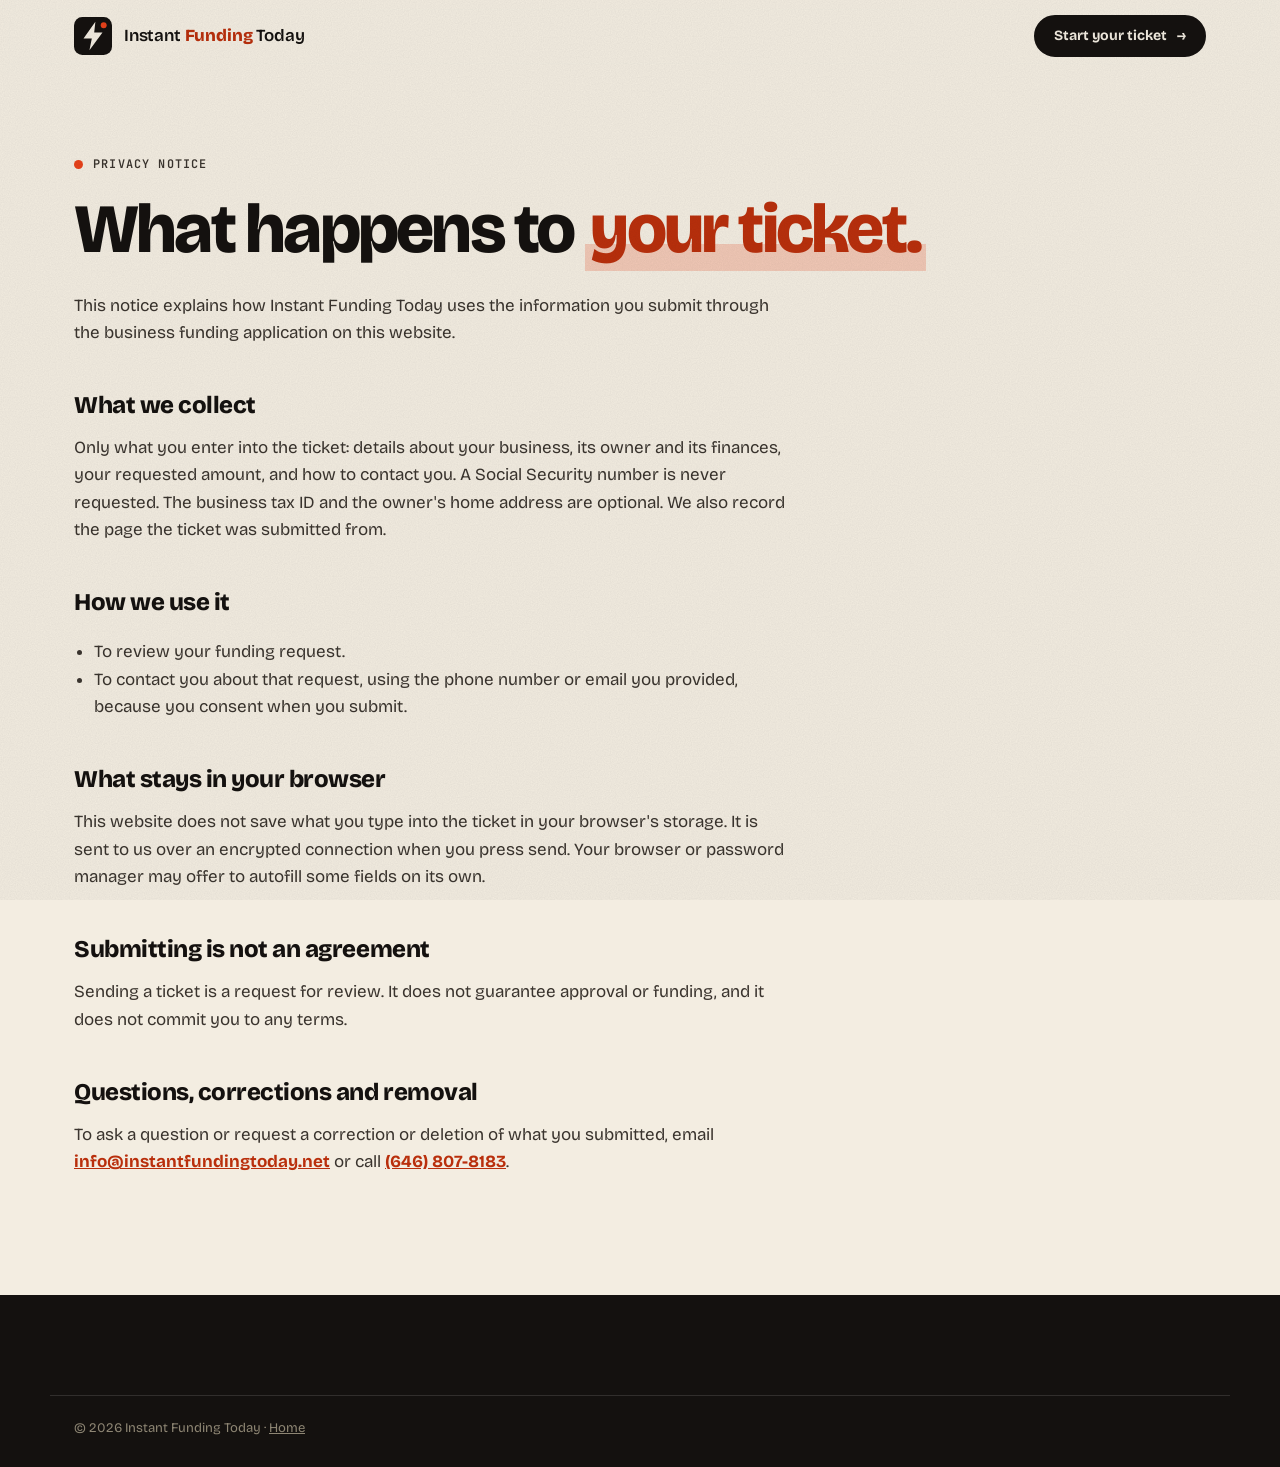
==== privacy/index.html @ 68e2f441 "Instant Funding Today v2: paper-and-ink redesign with a ticket-style application. Co-Authored-By: Cl" ====
<!doctype html>
<html lang="en">
<head>
<meta charset="utf-8">
<meta name="viewport" content="width=device-width, initial-scale=1">
<title>Privacy notice — Instant Funding Today</title>
<meta name="description" content="How Instant Funding Today uses the information you submit with a business funding request.">
<link rel="canonical" href="https://instantfundingtoday.net/privacy/">
<link rel="icon" href="/assets/favicon.svg" type="image/svg+xml">
<link rel="preconnect" href="https://fonts.googleapis.com">
<link rel="preconnect" href="https://fonts.gstatic.com" crossorigin>
<link rel="stylesheet" href="https://fonts.googleapis.com/css2?family=Bricolage+Grotesque:opsz,wght@12..96,400;12..96,600;12..96,800&family=JetBrains+Mono:wght@400;600&display=swap">
<script src="/assets/boot.js"></script>
<link rel="stylesheet" href="/assets/style.css">
</head>
<body>
<header class="top"><div class="wrap top-in">
  <a class="brand" href="/"><svg class="brand-mark" viewBox="0 0 64 64" aria-hidden="true"><rect width="64" height="64" rx="14" fill="currentColor"/><path d="M36 8 16 36h14l-4 20 22-30H34z" fill="var(--paper)"/><circle cx="50" cy="14" r="5" fill="var(--flare)"/></svg><span class="brand-word">Instant <b>Funding</b> Today</span></a>
  <nav class="top-nav"><a class="btn btn-ink btn-sm" href="/#apply">Start your ticket <span aria-hidden="true">→</span></a></nav>
</div></header>
<main class="doc"><div class="wrap">
  <p class="kicker"><span class="kicker-dot" aria-hidden="true"></span>Privacy notice</p>
  <h1 class="h2">What happens to <em>your ticket.</em></h1>
  <div class="prose">
    <p>This notice explains how Instant Funding Today uses the information you submit through the business funding application on this website.</p>
    <h2>What we collect</h2>
    <p>Only what you enter into the ticket: details about your business, its owner and its finances, your requested amount, and how to contact you. A Social Security number is never requested. The business tax ID and the owner's home address are optional. We also record the page the ticket was submitted from.</p>
    <h2>How we use it</h2>
    <ul>
      <li>To review your funding request.</li>
      <li>To contact you about that request, using the phone number or email you provided, because you consent when you submit.</li>
    </ul>
    <h2>What stays in your browser</h2>
    <p>This website does not save what you type into the ticket in your browser's storage. It is sent to us over an encrypted connection when you press send. Your browser or password manager may offer to autofill some fields on its own.</p>
    <h2>Submitting is not an agreement</h2>
    <p>Sending a ticket is a request for review. It does not guarantee approval or funding, and it does not commit you to any terms.</p>
    <h2>Questions, corrections and removal</h2>
    <p>To ask a question or request a correction or deletion of what you submitted, email <a href="mailto:info@instantfundingtoday.net">info@instantfundingtoday.net</a> or call <a href="tel:+16468078183">(646) 807-8183</a>.</p>
  </div>
</div></main>
<footer class="foot"><div class="wrap foot-bar"><span>© <span data-year>2026</span> Instant Funding Today</span> · <a href="/">Home</a></div></footer>
</body>
</html>
---- assets/style.css ----
/* Instant Funding Today — paper, ink and one loud orange. */
:root {
  --paper: #F3EDE1;
  --paper-2: #EAE2D2;
  --card: #FBF8F1;
  --ink: #14110F;
  --ink-2: #3A342E;
  --mute: #6B6258;
  --line: #D8CFBD;
  --flare: #E8421A;
  --flare-ink: #B92F0C;
  --pine: #0F3D2E;
  --pine-2: #174D3B;
  --ok: #1F7A4C;
  --bad: #B3261E;
  --sans: "Bricolage Grotesque", ui-sans-serif, system-ui, -apple-system, "Segoe UI", sans-serif;
  --mono: "JetBrains Mono", ui-monospace, "SF Mono", Menlo, monospace;
  --ease: cubic-bezier(.2,.7,.2,1);
  --wrap: 1180px;
  --r: 18px;
}
*, *::before, *::after { box-sizing: border-box; }
html { scroll-behavior: smooth; scroll-padding-top: 84px; -webkit-text-size-adjust: 100%; }
body { margin: 0; background: var(--paper); color: var(--ink); font-family: var(--sans); font-size: 17px; line-height: 1.6; -webkit-font-smoothing: antialiased; overflow-x: hidden; }
body::before { content: ""; position: fixed; inset: 0; z-index: 90; pointer-events: none; opacity: .07; mix-blend-mode: multiply; background-image: url("data:image/svg+xml,%3Csvg xmlns='http://www.w3.org/2000/svg' width='180' height='180'%3E%3Cfilter id='n'%3E%3CfeTurbulence type='fractalNoise' baseFrequency='.85' numOctaves='2' stitchTiles='stitch'/%3E%3CfeColorMatrix values='0 0 0 0 0  0 0 0 0 0  0 0 0 0 0  0 0 0 .9 0'/%3E%3C/filter%3E%3Crect width='100%25' height='100%25' filter='url(%23n)'/%3E%3C/svg%3E"); }
img, svg { display: block; max-width: 100%; }
a { color: inherit; }
p { margin: 0 0 1em; }
button, input, select, textarea { font: inherit; color: inherit; }
:focus-visible { outline: 3px solid var(--flare); outline-offset: 3px; border-radius: 6px; }
::selection { background: var(--ink); color: var(--paper); }
.wrap { width: 100%; max-width: var(--wrap); margin: 0 auto; padding: 0 24px; }
.mono { font-family: var(--mono); font-size: .72rem; letter-spacing: .08em; text-transform: uppercase; }
.sr-only { position: absolute; width: 1px; height: 1px; overflow: hidden; clip: rect(0 0 0 0); white-space: nowrap; }
.skip { position: absolute; left: 12px; top: -60px; z-index: 200; background: var(--ink); color: var(--paper); padding: 10px 16px; border-radius: 10px; }
.skip:focus { top: 12px; }

/* ---------- buttons ---------- */
.btn { display: inline-flex; align-items: center; justify-content: center; gap: 10px; height: 52px; padding: 0 26px; border-radius: 999px; border: 2px solid var(--ink); font-weight: 700; font-size: .98rem; text-decoration: none; cursor: pointer; white-space: nowrap; transition: transform .25s var(--ease), background .2s, color .2s, box-shadow .25s var(--ease); }
.btn span[aria-hidden] { transition: transform .25s var(--ease); }
.btn:hover span[aria-hidden] { transform: translateX(4px); }
.btn-sm { height: 42px; padding: 0 18px; font-size: .88rem; }
.btn-lg { height: 60px; padding: 0 32px; font-size: 1.04rem; }
.btn-block { width: 100%; }
.btn-ink { background: var(--ink); color: var(--paper); }
.btn-ink:hover { background: var(--ink-2); transform: translateY(-2px); box-shadow: 0 10px 0 -4px rgba(20,17,15,.18); }
.btn-flare { background: var(--flare); border-color: var(--ink); color: #fff; box-shadow: 4px 4px 0 var(--ink); }
.btn-flare:hover { transform: translate(-2px,-2px); box-shadow: 6px 6px 0 var(--ink); }
.btn-flare:active { transform: translate(2px,2px); box-shadow: 1px 1px 0 var(--ink); }
.btn-line { background: transparent; color: var(--ink); }
.btn-line:hover { background: var(--ink); color: var(--paper); }
.btn[disabled] { opacity: .55; cursor: progress; }

/* ---------- header ---------- */
.top { position: sticky; top: 0; z-index: 50; background: rgba(243,237,225,.86); backdrop-filter: blur(14px); -webkit-backdrop-filter: blur(14px); border-bottom: 1px solid transparent; transition: border-color .25s; }
.top.is-stuck { border-bottom-color: var(--line); }
.top-in { display: flex; align-items: center; justify-content: space-between; gap: 20px; height: 72px; }
.brand { display: inline-flex; align-items: center; gap: 12px; text-decoration: none; }
.brand-mark { width: 38px; height: 38px; color: var(--ink); }
.brand-word { font-weight: 600; font-size: 1.06rem; letter-spacing: -.01em; }
.brand-word b { font-weight: 800; color: var(--flare-ink); }
.top-nav { display: flex; align-items: center; gap: 6px; }
.top-nav a:not(.btn) { padding: 8px 12px; font-size: .92rem; font-weight: 600; text-decoration: none; color: var(--ink-2); border-radius: 999px; transition: background .2s; }
.top-nav a:not(.btn):hover { background: var(--paper-2); }
.top-nav .btn { margin-left: 8px; }

/* ---------- hero ---------- */
.hero { position: relative; padding: clamp(40px, 6vw, 84px) 0 0; overflow: hidden; }
.hero::before { content: ""; position: absolute; right: -10%; top: -20%; width: 70vw; height: 70vw; max-width: 900px; max-height: 900px; border-radius: 50%; background: radial-gradient(closest-side, rgba(232,66,26,.16), transparent 70%); pointer-events: none; }
.hero-in { position: relative; display: grid; grid-template-columns: 1.05fr .95fr; gap: clamp(28px, 5vw, 72px); align-items: center; padding-bottom: clamp(56px, 7vw, 96px); }
.kicker { display: inline-flex; align-items: center; gap: 10px; margin: 0 0 22px; font-family: var(--mono); font-size: .74rem; font-weight: 600; letter-spacing: .1em; text-transform: uppercase; color: var(--ink-2); }
.kicker-dot { width: 9px; height: 9px; border-radius: 50%; background: var(--flare); box-shadow: 0 0 0 0 rgba(232,66,26,.5); animation: ping 2s ease-out infinite; }
.kicker-inv { color: #E9E2D2; }
@keyframes ping { to { box-shadow: 0 0 0 10px rgba(232,66,26,0); } }
.hero-h1 { margin: 0; font-weight: 800; font-size: clamp(3.4rem, 8.4vw, 7.6rem); line-height: .9; letter-spacing: -.045em; font-variation-settings: "opsz" 96; }
.hero-h1 .line { display: block; overflow: hidden; padding: .02em 0 .1em; margin-bottom: -.06em; }
.hero-h1 .line > span { display: inline-block; }
.line-flare { color: var(--flare); }
.hero-lede { max-width: 520px; margin: 28px 0 0; font-size: 1.2rem; color: var(--ink-2); }
.hero-cta { display: flex; flex-wrap: wrap; gap: 14px; margin-top: 30px; }
.hero-fine { margin: 20px 0 0; font-size: .86rem; color: var(--mute); }

/* ---------- ticket ---------- */
.ticket-stage { position: relative; perspective: 1200px; justify-self: center; width: 100%; max-width: 460px; }
.ticket { position: relative; background: var(--card); border: 2px solid var(--ink); border-radius: var(--r); box-shadow: 8px 10px 0 var(--ink); transform: rotate(-2deg) rotateX(var(--rx, 0deg)) rotateY(var(--ry, 0deg)); transition: transform .35s var(--ease); transform-style: preserve-3d; }
.ticket-head { display: flex; justify-content: space-between; padding: 14px 22px; border-bottom: 2px dashed var(--ink); background: var(--paper-2); border-radius: var(--r) var(--r) 0 0; }
.ticket-head b { color: var(--flare-ink); }
.ticket-body { padding: 22px 24px 26px; }
.ticket-label { display: block; margin: 0 0 8px; color: var(--mute); }
.ticket-amount { display: flex; align-items: baseline; gap: 4px; margin-bottom: 14px; padding-bottom: 8px; border-bottom: 3px solid var(--ink); }
.ticket-cur { font-weight: 800; font-size: 2.4rem; color: var(--flare); line-height: 1; }
.ticket-amount-input { width: 100%; min-width: 0; border: 0; background: transparent; padding: 0; font-weight: 800; font-size: clamp(2.8rem, 6vw, 4rem); line-height: 1; letter-spacing: -.04em; font-variant-numeric: tabular-nums; }
.ticket-amount-input:focus { outline: none; }
.ticket-amount:focus-within { border-bottom-color: var(--flare); }
.range { -webkit-appearance: none; appearance: none; width: 100%; height: 8px; margin: 6px 0 0; border-radius: 999px; background: linear-gradient(90deg, var(--flare) var(--fill, 10%), var(--line) var(--fill, 10%)); cursor: pointer; }
.range::-webkit-slider-thumb { -webkit-appearance: none; width: 28px; height: 28px; border-radius: 50%; background: var(--ink); border: 4px solid var(--paper); box-shadow: 0 0 0 2px var(--ink); transition: transform .2s var(--ease); }
.range::-moz-range-thumb { width: 22px; height: 22px; border-radius: 50%; background: var(--ink); border: 4px solid var(--paper); box-shadow: 0 0 0 2px var(--ink); }
.range:active::-webkit-slider-thumb { transform: scale(1.18); }
.range-scale { display: flex; justify-content: space-between; margin: 8px 0 22px; color: var(--mute); }
.chips { display: flex; flex-wrap: wrap; gap: 8px; margin-bottom: 22px; }
.chip { height: 38px; padding: 0 15px; border-radius: 999px; border: 2px solid var(--ink); background: transparent; font-weight: 600; font-size: .88rem; cursor: pointer; transition: background .15s, color .15s, transform .2s var(--ease); }
.chip:hover { transform: translateY(-2px); }
.chip[aria-pressed="true"] { background: var(--ink); color: var(--paper); }
.perf { position: relative; display: flex; justify-content: space-between; padding: 0 12px; margin: 0; height: 2px; }
.perf::before, .perf::after { content: ""; position: absolute; top: -13px; width: 24px; height: 24px; border-radius: 50%; background: var(--paper); border: 2px solid var(--ink); }
.perf::before { left: -14px; clip-path: inset(0 0 0 50%); }
.perf::after { right: -14px; clip-path: inset(0 50% 0 0); }
.perf i { width: 7px; height: 2px; background: var(--ink); opacity: .55; }
.ticket-stub { padding: 18px 24px 20px; }
.barcode { width: 100%; height: 44px; color: var(--ink); }
.ticket-stub-txt { display: block; margin-top: 8px; text-align: center; color: var(--ink-2); }
.stamp { position: absolute; right: -14px; top: 64px; padding: 8px 14px; border: 3px solid var(--flare); border-radius: 10px; color: var(--flare); font-family: var(--mono); font-weight: 600; font-size: .86rem; line-height: 1.15; letter-spacing: .14em; text-align: center; transform: rotate(14deg); background: rgba(251,248,241,.9); opacity: 0; animation: slam .6s var(--ease) 1.4s forwards; mix-blend-mode: multiply; }
@keyframes slam { 0% { opacity: 0; transform: rotate(14deg) scale(2.4); } 60% { opacity: 1; transform: rotate(14deg) scale(.94); } 100% { opacity: .92; transform: rotate(14deg) scale(1); } }
.ticket-shadow { position: absolute; left: 6%; right: 6%; bottom: -26px; height: 20px; background: radial-gradient(closest-side, rgba(20,17,15,.22), transparent); filter: blur(6px); }

/* ---------- ticker ---------- */
.ticker { overflow: hidden; background: var(--ink); color: var(--paper); border-block: 2px solid var(--ink); }
.ticker-track { display: flex; width: max-content; gap: 28px; padding: 16px 0; font-family: var(--mono); font-size: .9rem; font-weight: 600; letter-spacing: .12em; white-space: nowrap; animation: scroll 38s linear infinite; }
.ticker-track i { font-style: normal; color: var(--flare); }
@keyframes scroll { to { transform: translateX(-50%); } }

/* ---------- sections ---------- */
.section { padding: clamp(72px, 9vw, 128px) 0; }
.sec-head { max-width: 760px; margin-bottom: clamp(32px, 4vw, 56px); }
.h2 { margin: 0; font-weight: 800; font-size: clamp(2.4rem, 5.4vw, 4.4rem); line-height: .98; letter-spacing: -.04em; }
.h2 em { font-style: normal; color: var(--flare-ink); background: linear-gradient(transparent 68%, rgba(232,66,26,.22) 68%); padding: 0 .08em; }
.h2-inv { color: #F3EDE1; }
.h2-inv em { color: #FF8A66; background: none; }
.h3 { margin: 0 0 10px; font-weight: 800; font-size: 1.9rem; letter-spacing: -.03em; line-height: 1.05; }
.lede { max-width: 560px; margin: 20px 0 0; font-size: 1.12rem; color: var(--ink-2); }

.steps { list-style: none; margin: 0; padding: 0; display: grid; grid-template-columns: repeat(3, 1fr); gap: 20px; counter-reset: s; }
.step { position: relative; padding: 30px 28px 34px; background: var(--card); border: 2px solid var(--ink); border-radius: var(--r); box-shadow: 6px 6px 0 var(--ink); transition: transform .3s var(--ease), box-shadow .3s var(--ease); }
.step:nth-child(2) { transform: translateY(18px); }
.step:hover { transform: translate(-3px,-3px); box-shadow: 9px 9px 0 var(--ink); }
.step:nth-child(2):hover { transform: translate(-3px, 15px); }
.step-no { display: inline-grid; place-items: center; width: 52px; height: 52px; margin-bottom: 22px; border-radius: 50%; background: var(--flare); color: #fff; font-size: .95rem; font-weight: 600; border: 2px solid var(--ink); }
.step h3 { margin: 0 0 10px; font-size: 1.5rem; letter-spacing: -.03em; line-height: 1.1; }
.step p { margin: 0; color: var(--ink-2); font-size: 1rem; }

.band { background: var(--pine); color: #E9E2D2; position: relative; overflow: hidden; }
.band::before { content: ""; position: absolute; inset: 0; opacity: .5; background-image: radial-gradient(rgba(255,255,255,.06) 1.5px, transparent 1.6px); background-size: 22px 22px; pointer-events: none; }
.mca { position: relative; display: grid; grid-template-columns: 1.15fr .85fr; gap: clamp(32px, 6vw, 88px); align-items: center; }
.mca-p { max-width: 560px; margin: 22px 0 0; font-size: 1.12rem; color: #D6CFBE; }
.mca-note { max-width: 560px; margin: 28px 0 0; padding: 18px 20px; border-left: 4px solid var(--flare); background: rgba(255,255,255,.06); border-radius: 0 12px 12px 0; font-size: 1rem; color: #F3EDE1; }
.flow { margin: 0; padding: 28px; background: var(--paper); color: var(--ink); border: 2px solid var(--ink); border-radius: var(--r); box-shadow: 8px 8px 0 var(--flare); display: grid; gap: 8px; text-align: center; }
.flow-node { display: block; padding: 16px 18px; border: 2px solid var(--ink); border-radius: 12px; background: var(--card); font-weight: 700; }
.flow-node-hi { background: var(--ink); color: var(--paper); }
.flow-arrow { font-size: 1.6rem; line-height: 1; color: var(--flare); }
.flow figcaption { margin-top: 14px; color: var(--mute); text-transform: none; letter-spacing: .02em; font-size: .72rem; }

.prep { display: grid; grid-template-columns: .9fr 1.1fr; gap: clamp(28px, 5vw, 72px); align-items: start; }
.prep .sec-head { margin-bottom: 0; }
.checklist { list-style: none; margin: 0; padding: 0; display: grid; gap: 12px; }
.checklist label { display: flex; gap: 16px; align-items: flex-start; padding: 18px 20px; background: var(--card); border: 2px solid var(--ink); border-radius: 14px; cursor: pointer; transition: background .2s, transform .25s var(--ease); }
.checklist label:hover { transform: translateX(4px); }
.checklist input { position: absolute; opacity: 0; }
.checklist b { display: block; font-size: 1.06rem; }
.checklist em { display: block; font-style: normal; font-size: .92rem; color: var(--mute); }
.box { flex: none; display: grid; place-items: center; width: 28px; height: 28px; margin-top: 1px; border: 2px solid var(--ink); border-radius: 8px; background: var(--paper); transition: background .15s; }
.box::after { content: ""; width: 12px; height: 7px; margin-top: -3px; border-left: 3px solid #fff; border-bottom: 3px solid #fff; transform: rotate(-45deg) scale(0); transition: transform .2s var(--ease); }
input:checked + .box { background: var(--ok); border-color: var(--ink); }
input:checked + .box::after { transform: rotate(-45deg) scale(1); }
input:focus-visible + .box { outline: 3px solid var(--flare); outline-offset: 2px; }
.checklist input:checked ~ span b { text-decoration: line-through; text-decoration-color: var(--flare); text-decoration-thickness: 2px; }

/* ---------- apply ---------- */
.apply { background: var(--paper-2); border-block: 2px solid var(--ink); }
.apply-in { display: grid; grid-template-columns: 1fr 320px; gap: clamp(24px, 4vw, 56px); align-items: start; }
.apply-main { min-width: 0; }
.apply .sec-head { margin-bottom: 28px; }
.progress { display: grid; grid-template-columns: repeat(5, 1fr); gap: 6px; }
.p-seg { height: 8px; border-radius: 999px; background: var(--line); border: 1px solid rgba(20,17,15,.2); transition: background .35s var(--ease); }
.p-seg.is-on { background: var(--flare); }
.p-seg.is-done { background: var(--ink); }
.progress-label { margin: 10px 0 20px; color: var(--ink-2); }
.app-form { padding: clamp(22px, 3.4vw, 40px); background: var(--card); border: 2px solid var(--ink); border-radius: var(--r); box-shadow: 8px 8px 0 var(--ink); }
.part { border: 0; margin: 0; padding: 0; min-width: 0; }
.part[hidden] { display: none; }
.part.is-active { animation: partin .45s var(--ease); }
@keyframes partin { from { opacity: 0; transform: translateX(18px); } }
.part legend { margin: 0 0 22px; padding: 0; font-weight: 800; font-size: 1.9rem; letter-spacing: -.03em; line-height: 1; }
.grid { display: grid; grid-template-columns: 1fr 1fr; gap: 18px 20px; }
.f { min-width: 0; }
.f-full { grid-column: 1 / -1; }
.f-pair { display: grid; grid-template-columns: 1fr 1fr; gap: 14px; }
.f label, .f .label { display: block; margin-bottom: 7px; font-weight: 700; font-size: .92rem; }
.opt { margin-left: 6px; font-weight: 400; font-size: .78rem; color: var(--mute); }
.f input, .f select, .f textarea { width: 100%; padding: 14px 16px; border: 2px solid var(--ink); border-radius: 12px; background: #fff; font-size: 1rem; transition: box-shadow .2s, border-color .2s; }
.f textarea { resize: vertical; min-height: 56px; line-height: 1.5; }
.f input:focus, .f select:focus, .f textarea:focus { outline: none; border-color: var(--flare); box-shadow: 0 0 0 4px rgba(232,66,26,.18); }
.f input::placeholder, .f textarea::placeholder { color: #9D9488; }
.money { position: relative; }
.money > span { position: absolute; left: 16px; top: 50%; transform: translateY(-50%); font-weight: 800; color: var(--flare-ink); }
.money input { padding-left: 34px; font-variant-numeric: tabular-nums; }
.sel { position: relative; }
.sel::after { content: ""; position: absolute; right: 18px; top: 50%; width: 9px; height: 9px; border-right: 2px solid var(--ink); border-bottom: 2px solid var(--ink); transform: translateY(-70%) rotate(45deg); pointer-events: none; }
.sel select { appearance: none; -webkit-appearance: none; padding-right: 42px; cursor: pointer; }
.f.is-bad input, .f.is-bad select, .f.is-bad textarea { border-color: var(--bad); background: #FFF6F5; }
.err { min-height: 0; margin: 6px 0 0; font-size: .84rem; font-weight: 600; color: var(--bad); }
.err:empty { display: none; }
.hint { margin: 0; font-size: .88rem; color: var(--mute); }
.hint.lock { display: flex; gap: 10px; align-items: flex-start; padding: 14px 16px; border: 2px dashed var(--ink); border-radius: 12px; background: var(--paper); color: var(--ink-2); }
.lock svg { flex: none; width: 20px; height: 20px; margin-top: 2px; color: var(--ok); }
.hp { position: absolute; left: -9999px; width: 1px; height: 1px; opacity: 0; }
.recap { display: grid; gap: 0; margin: 0 0 24px; border: 2px solid var(--ink); border-radius: 14px; overflow: hidden; }
.recap > div { display: grid; grid-template-columns: 150px 1fr; gap: 12px; padding: 12px 16px; background: #fff; }
.recap > div + div { border-top: 2px dashed var(--line); }
.recap dt { font-family: var(--mono); font-size: .7rem; letter-spacing: .08em; text-transform: uppercase; color: var(--mute); padding-top: 3px; }
.recap dd { margin: 0; font-weight: 600; word-break: break-word; }
.check { display: flex; gap: 14px; align-items: flex-start; margin: 0 0 14px; font-size: .95rem; line-height: 1.5; cursor: pointer; }
.check input { position: absolute; opacity: 0; }
.form-msg { margin: 20px 0 0; padding: 14px 18px; border: 2px solid var(--bad); border-radius: 12px; background: #FFF1EF; color: #7A1A14; font-weight: 600; }
.form-nav { display: flex; flex-wrap: wrap; justify-content: space-between; gap: 12px; margin-top: 30px; }
.form-nav [hidden] { display: none; }
.form-nav .btn:last-child:not([hidden]) { margin-left: auto; }

.apply-side { position: sticky; top: 96px; display: grid; gap: 16px; }
.mini { background: var(--card); border: 2px solid var(--ink); border-radius: var(--r); box-shadow: 6px 6px 0 var(--ink); transform: rotate(1.2deg); }
.mini .ticket-head { border-radius: 16px 16px 0 0; }
.mini-list { margin: 0; padding: 14px 22px 6px; display: grid; gap: 12px; }
.mini-list dt { color: var(--mute); }
.mini-list dd { margin: 2px 0 0; font-weight: 700; font-size: 1.02rem; overflow-wrap: anywhere; }
.mini-list dd[data-mini="amount"] { font-size: 1.9rem; letter-spacing: -.04em; line-height: 1.1; }
.perf-sm { margin: 14px 0 0; }
.mini .barcode { height: 36px; padding: 14px 22px 16px; box-sizing: content-box; width: calc(100% - 44px); }
.side-note { margin: 0; font-size: .88rem; color: var(--ink-2); }
.done { padding: clamp(24px, 4vw, 48px); background: var(--card); border: 2px solid var(--ink); border-radius: var(--r); box-shadow: 8px 8px 0 var(--ink); text-align: center; }
.done:focus { outline: none; }
.done-ticket { position: relative; max-width: 360px; margin: 0 auto 26px; padding: 24px 20px; border: 2px dashed var(--ink); border-radius: 14px; background: var(--paper); }
.done-no { margin: 6px 0 0; font-size: 1.1rem; word-break: break-all; }
.done-no b { font-family: var(--mono); font-size: 1.4rem; }
.stamp-big { position: absolute; right: -16px; top: -18px; opacity: 1; animation: slam .7s var(--ease) .2s both; font-size: 1rem; }
.done-contact { font-size: .95rem; color: var(--ink-2); }
.done-contact a { font-weight: 700; }

/* ---------- faq ---------- */
.faq-wrap { display: grid; grid-template-columns: .8fr 1.2fr; gap: clamp(28px, 5vw, 72px); align-items: start; }
.faq-wrap .sec-head { margin-bottom: 0; position: sticky; top: 100px; }
.faq details { border-bottom: 2px solid var(--ink); }
.faq details:first-child { border-top: 2px solid var(--ink); }
.faq summary { display: flex; justify-content: space-between; align-items: center; gap: 20px; padding: 24px 0; font-weight: 700; font-size: 1.2rem; letter-spacing: -.01em; cursor: pointer; list-style: none; }
.faq summary::-webkit-details-marker { display: none; }
.faq summary:hover { color: var(--flare-ink); }
.pm { position: relative; flex: none; width: 34px; height: 34px; border: 2px solid var(--ink); border-radius: 50%; }
.pm::before, .pm::after { content: ""; position: absolute; left: 50%; top: 50%; width: 12px; height: 2px; background: var(--ink); transform: translate(-50%,-50%); transition: transform .3s var(--ease); }
.pm::after { transform: translate(-50%,-50%) rotate(90deg); }
details[open] .pm::after { transform: translate(-50%,-50%) rotate(0); }
details[open] .pm { background: var(--flare); border-color: var(--ink); }
.faq details p { margin: -4px 0 24px; max-width: 620px; color: var(--ink-2); }
.faq details p a, .prose a { color: var(--flare-ink); font-weight: 700; }

/* ---------- footer ---------- */
.foot { background: var(--ink); color: #CFC8B8; padding: 64px 0 28px; }
.foot-in { display: grid; grid-template-columns: 1.4fr 1fr; gap: 40px; }
.foot-brand { margin: 0 0 14px; font-size: 1.6rem; font-weight: 600; color: var(--paper); letter-spacing: -.02em; }
.foot-brand b { color: #FF8A66; font-weight: 800; }
.foot-fine { max-width: 560px; font-size: .86rem; line-height: 1.6; color: #A79F8E; }
.foot-links { display: grid; gap: 10px; align-content: start; justify-items: start; }
.foot-links a { text-decoration: none; font-weight: 600; color: var(--paper); }
.foot-links a:hover { color: #FF8A66; }
.foot-bar { margin-top: 36px; padding-top: 22px; border-top: 1px solid rgba(255,255,255,.12); font-size: .82rem; color: #8D8573; }

/* ---------- privacy page ---------- */
.doc { padding: clamp(40px, 6vw, 80px) 0 clamp(64px, 8vw, 110px); }
.doc .h2 { margin-bottom: 28px; }
.prose { max-width: 720px; }
.prose h2 { margin: 40px 0 10px; font-weight: 800; font-size: 1.5rem; letter-spacing: -.02em; }
.prose p, .prose li { color: var(--ink-2); }
.prose ul { padding-left: 1.2em; }

/* ---------- motion ---------- */
.js .hero-h1 .line > span { transform: translateY(112%); animation: rise 1s var(--ease) forwards; }
.js .hero-h1 .line:nth-child(1) > span { animation-delay: .05s; }
.js .hero-h1 .line:nth-child(2) > span { animation-delay: .17s; }
.js .hero-h1 .line:nth-child(3) > span { animation-delay: .29s; }
@keyframes rise { to { transform: none; } }
.js .hero .kicker, .js .hero-lede, .js .hero-cta, .js .hero-fine, .js .ticket-stage { opacity: 0; animation: fadeup .9s var(--ease) forwards; }
.js .hero .kicker { animation-delay: 0s; }
.js .hero-lede { animation-delay: .5s; }
.js .hero-cta { animation-delay: .62s; }
.js .hero-fine { animation-delay: .74s; }
.js .ticket-stage { animation: ticketin 1.1s var(--ease) .3s forwards; }
@keyframes fadeup { from { opacity: 0; transform: translateY(18px); } to { opacity: 1; transform: none; } }
@keyframes ticketin { from { opacity: 0; transform: translateY(40px) rotate(3deg); } to { opacity: 1; transform: none; } }
.js [data-reveal] { opacity: 0; translate: 0 22px; transition: opacity .7s var(--ease), translate .7s var(--ease); transition-delay: var(--d, 0s); }
.js [data-reveal].is-in { opacity: 1; translate: 0 0; }
.ticker:hover .ticker-track { animation-play-state: paused; }

/* ---------- responsive ---------- */
@media (max-width: 980px) {
  .hero-in { grid-template-columns: 1fr; }
  .ticket-stage { max-width: 440px; }
  .steps { grid-template-columns: 1fr; }
  .step:nth-child(2), .step:nth-child(2):hover { transform: none; }
  .mca, .prep, .faq-wrap { grid-template-columns: 1fr; }
  .faq-wrap .sec-head { position: static; }
  .apply-in { grid-template-columns: 1fr; }
  .apply-side { position: static; order: -1; }
  .mini { transform: none; }
  .foot-in { grid-template-columns: 1fr; }
  .top-nav a:not(.btn) { display: none; }
}
@media (max-width: 640px) {
  body { font-size: 16px; }
  .wrap { padding: 0 18px; }
  .grid { grid-template-columns: 1fr; }
  .f-pair { grid-template-columns: 1fr 1fr; }
  .recap > div { grid-template-columns: 1fr; gap: 2px; }
  .brand-word { font-size: .96rem; }
  .btn-lg { height: 56px; padding: 0 24px; }
  .hero-cta .btn { flex: 1 1 100%; }
  .stamp { right: -6px; }
  .form-nav .btn { flex: 1 1 100%; }
  .form-nav .btn:last-child:not([hidden]) { margin-left: 0; }
}
@media (prefers-reduced-motion: reduce) {
  html { scroll-behavior: auto; }
  *, *::before, *::after { animation: none !important; transition: none !important; }
  .js .hero-h1 .line > span, .js .hero .kicker, .js .hero-lede, .js .hero-cta, .js .hero-fine, .js .ticket-stage, .js [data-reveal] { opacity: 1; transform: none; translate: 0 0; }
  .stamp { opacity: .92; }
}
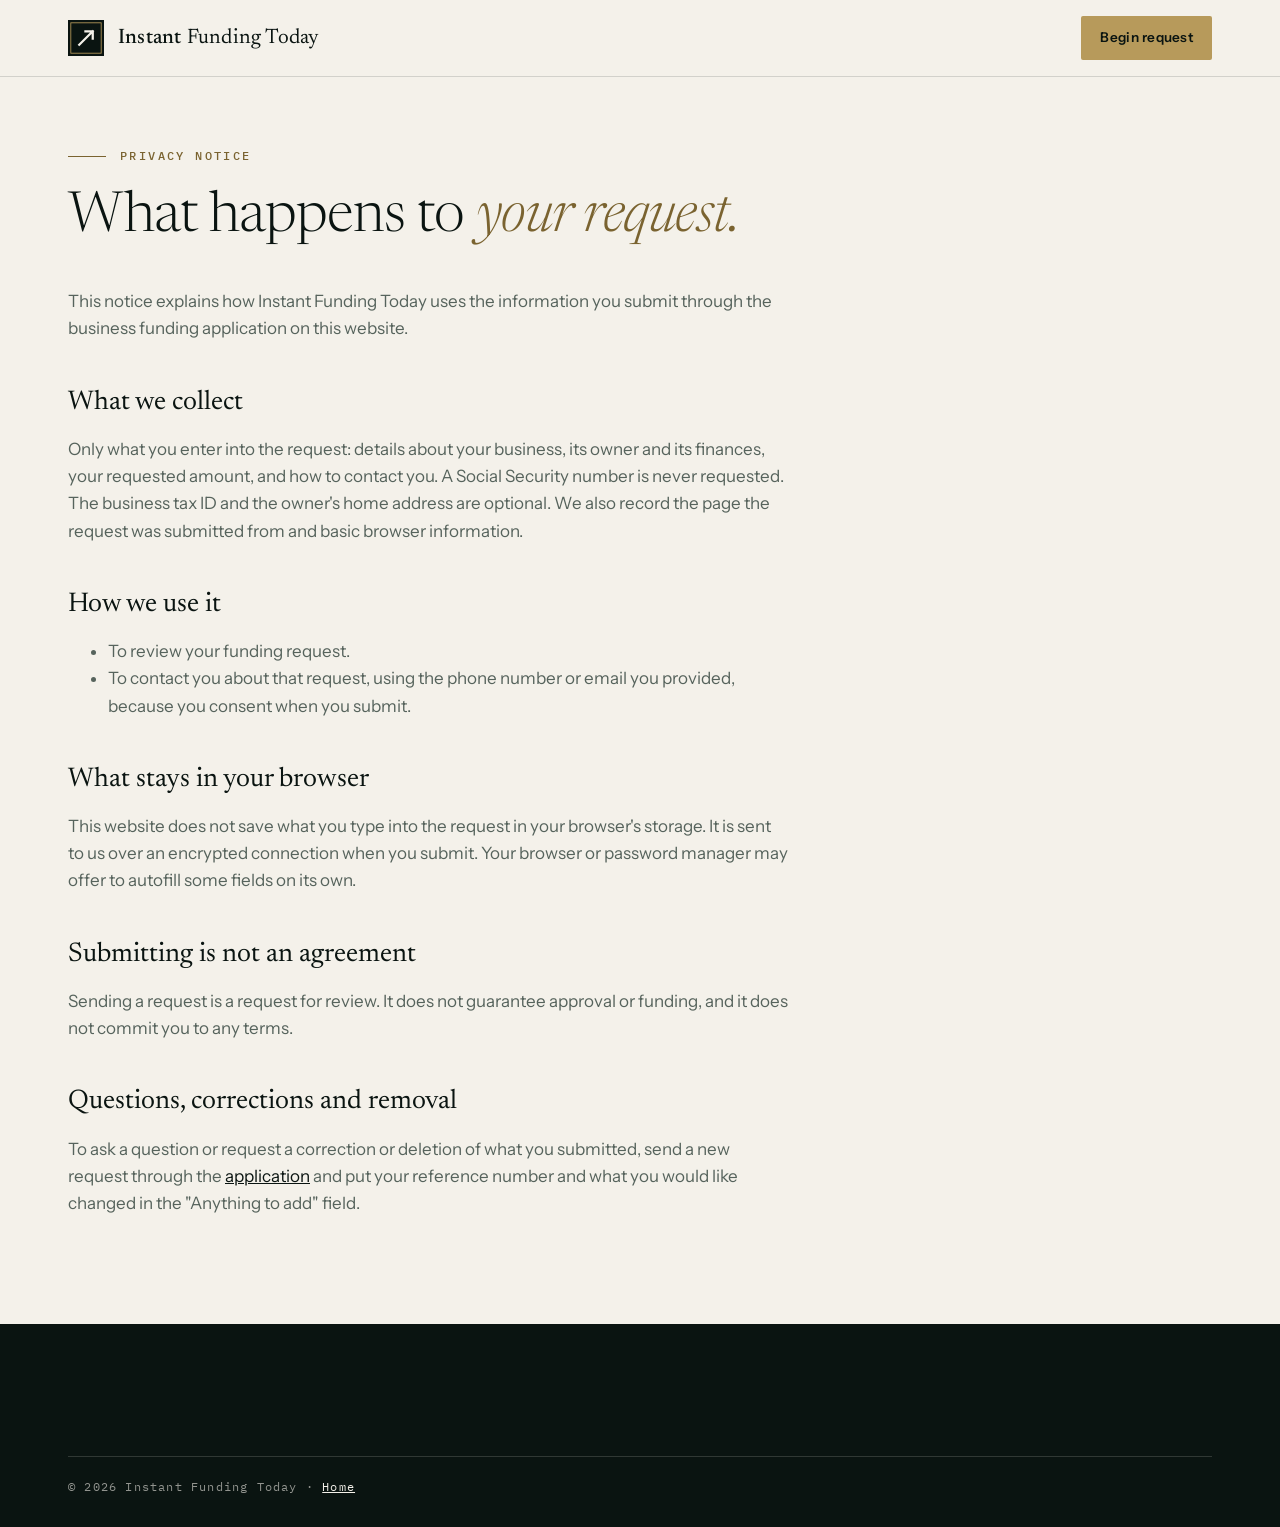
==== commit e5fc6b21: "Redesign: private-bank identity, engraved rosette, request flow; remove phone and email; add intake " ====
--- a/privacy/index.html
+++ b/privacy/index.html
@@ -6,38 +6,43 @@
 <title>Privacy notice — Instant Funding Today</title>
 <meta name="description" content="How Instant Funding Today uses the information you submit with a business funding request.">
 <link rel="canonical" href="https://instantfundingtoday.net/privacy/">
+<meta name="theme-color" content="#0A1411">
 <link rel="icon" href="/assets/favicon.svg" type="image/svg+xml">
 <link rel="preconnect" href="https://fonts.googleapis.com">
 <link rel="preconnect" href="https://fonts.gstatic.com" crossorigin>
-<link rel="stylesheet" href="https://fonts.googleapis.com/css2?family=Bricolage+Grotesque:opsz,wght@12..96,400;12..96,600;12..96,800&family=JetBrains+Mono:wght@400;600&display=swap">
+<link rel="stylesheet" href="https://fonts.googleapis.com/css2?family=Newsreader:ital,opsz,wght@0,6..72,300;0,6..72,400;0,6..72,500;1,6..72,300;1,6..72,400&family=Instrument+Sans:wght@400;500;600&family=IBM+Plex+Mono:wght@400;500&display=swap">
 <script src="/assets/boot.js"></script>
 <link rel="stylesheet" href="/assets/style.css">
 </head>
 <body>
-<header class="top"><div class="wrap top-in">
-  <a class="brand" href="/"><svg class="brand-mark" viewBox="0 0 64 64" aria-hidden="true"><rect width="64" height="64" rx="14" fill="currentColor"/><path d="M36 8 16 36h14l-4 20 22-30H34z" fill="var(--paper)"/><circle cx="50" cy="14" r="5" fill="var(--flare)"/></svg><span class="brand-word">Instant <b>Funding</b> Today</span></a>
-  <nav class="top-nav"><a class="btn btn-ink btn-sm" href="/#apply">Start your ticket <span aria-hidden="true">→</span></a></nav>
+<header class="top is-stuck"><div class="wrap top-in">
+  <a class="brand" href="/" aria-label="Instant Funding Today, home">
+    <svg class="brand-mark" viewBox="0 0 64 64" aria-hidden="true"><rect width="64" height="64" fill="currentColor"/><rect x="5" y="5" width="54" height="54" fill="none" stroke="var(--brass)" stroke-width="1.5"/><path d="M20 44 44 20M44 20H31M44 20v13" fill="none" stroke="var(--paper)" stroke-width="4" stroke-linecap="square"/></svg>
+    <span class="brand-word"><b>Instant</b> Funding Today</span>
+  </a>
+  <nav class="top-nav" aria-label="Primary"><a class="btn btn-brass btn-sm" href="/#apply">Begin request</a></nav>
 </div></header>
 <main class="doc"><div class="wrap">
-  <p class="kicker"><span class="kicker-dot" aria-hidden="true"></span>Privacy notice</p>
-  <h1 class="h2">What happens to <em>your ticket.</em></h1>
+  <p class="eyebrow"><span class="rule" aria-hidden="true"></span>Privacy notice</p>
+  <h1 class="h2">What happens to <em>your request.</em></h1>
   <div class="prose">
     <p>This notice explains how Instant Funding Today uses the information you submit through the business funding application on this website.</p>
     <h2>What we collect</h2>
-    <p>Only what you enter into the ticket: details about your business, its owner and its finances, your requested amount, and how to contact you. A Social Security number is never requested. The business tax ID and the owner's home address are optional. We also record the page the ticket was submitted from.</p>
+    <p>Only what you enter into the request: details about your business, its owner and its finances, your requested amount, and how to contact you. A Social Security number is never requested. The business tax ID and the owner's home address are optional. We also record the page the request was submitted from and basic browser information.</p>
     <h2>How we use it</h2>
     <ul>
       <li>To review your funding request.</li>
       <li>To contact you about that request, using the phone number or email you provided, because you consent when you submit.</li>
     </ul>
     <h2>What stays in your browser</h2>
-    <p>This website does not save what you type into the ticket in your browser's storage. It is sent to us over an encrypted connection when you press send. Your browser or password manager may offer to autofill some fields on its own.</p>
+    <p>This website does not save what you type into the request in your browser's storage. It is sent to us over an encrypted connection when you submit. Your browser or password manager may offer to autofill some fields on its own.</p>
     <h2>Submitting is not an agreement</h2>
-    <p>Sending a ticket is a request for review. It does not guarantee approval or funding, and it does not commit you to any terms.</p>
+    <p>Sending a request is a request for review. It does not guarantee approval or funding, and it does not commit you to any terms.</p>
     <h2>Questions, corrections and removal</h2>
-    <p>To ask a question or request a correction or deletion of what you submitted, email <a href="mailto:info@instantfundingtoday.net">info@instantfundingtoday.net</a> or call <a href="tel:+16468078183">(646) 807-8183</a>.</p>
+    <p>To ask a question or request a correction or deletion of what you submitted, send a new request through the <a href="/#apply">application</a> and put your reference number and what you would like changed in the "Anything to add" field.</p>
   </div>
 </div></main>
 <footer class="foot"><div class="wrap foot-bar"><span>© <span data-year>2026</span> Instant Funding Today</span> · <a href="/">Home</a></div></footer>
+<script src="/assets/app.js" defer></script>
 </body>
 </html>
--- a/assets/style.css
+++ b/assets/style.css
@@ -1,322 +1,322 @@
-/* Instant Funding Today — paper, ink and one loud orange. */
-:root {
-  --paper: #F3EDE1;
-  --paper-2: #EAE2D2;
-  --card: #FBF8F1;
-  --ink: #14110F;
-  --ink-2: #3A342E;
-  --mute: #6B6258;
-  --line: #D8CFBD;
-  --flare: #E8421A;
-  --flare-ink: #B92F0C;
-  --pine: #0F3D2E;
-  --pine-2: #174D3B;
-  --ok: #1F7A4C;
-  --bad: #B3261E;
-  --sans: "Bricolage Grotesque", ui-sans-serif, system-ui, -apple-system, "Segoe UI", sans-serif;
-  --mono: "JetBrains Mono", ui-monospace, "SF Mono", Menlo, monospace;
-  --ease: cubic-bezier(.2,.7,.2,1);
-  --wrap: 1180px;
-  --r: 18px;
+/* Instant Funding Today — private-bank identity. Ink green, ivory, brass hairlines. No inline styles anywhere (CSP). */
+:root{
+  --ink:#0A1411; --ink2:#0F1D18; --ink3:#173026;
+  --paper:#F4F1EA; --paper2:#ECE7DC; --white:#FFFEFB;
+  --text:#14201B; --muted:#56635C; --muted-inv:rgba(244,241,234,.58);
+  --brass:#B79A5B; --brass-l:#D9C48F; --brass-d:#7A6330;
+  --line:rgba(10,20,17,.14); --line-inv:rgba(244,241,234,.16);
+  --err:#A33A2A;
+  --serif:'Newsreader',Georgia,'Times New Roman',serif;
+  --sans:'Instrument Sans',system-ui,-apple-system,'Segoe UI',sans-serif;
+  --mono:'IBM Plex Mono',ui-monospace,Menlo,monospace;
+  --ease:cubic-bezier(.2,.7,.2,1);
 }
-*, *::before, *::after { box-sizing: border-box; }
-html { scroll-behavior: smooth; scroll-padding-top: 84px; -webkit-text-size-adjust: 100%; }
-body { margin: 0; background: var(--paper); color: var(--ink); font-family: var(--sans); font-size: 17px; line-height: 1.6; -webkit-font-smoothing: antialiased; overflow-x: hidden; }
-body::before { content: ""; position: fixed; inset: 0; z-index: 90; pointer-events: none; opacity: .07; mix-blend-mode: multiply; background-image: url("data:image/svg+xml,%3Csvg xmlns='http://www.w3.org/2000/svg' width='180' height='180'%3E%3Cfilter id='n'%3E%3CfeTurbulence type='fractalNoise' baseFrequency='.85' numOctaves='2' stitchTiles='stitch'/%3E%3CfeColorMatrix values='0 0 0 0 0  0 0 0 0 0  0 0 0 0 0  0 0 0 .9 0'/%3E%3C/filter%3E%3Crect width='100%25' height='100%25' filter='url(%23n)'/%3E%3C/svg%3E"); }
-img, svg { display: block; max-width: 100%; }
-a { color: inherit; }
-p { margin: 0 0 1em; }
-button, input, select, textarea { font: inherit; color: inherit; }
-:focus-visible { outline: 3px solid var(--flare); outline-offset: 3px; border-radius: 6px; }
-::selection { background: var(--ink); color: var(--paper); }
-.wrap { width: 100%; max-width: var(--wrap); margin: 0 auto; padding: 0 24px; }
-.mono { font-family: var(--mono); font-size: .72rem; letter-spacing: .08em; text-transform: uppercase; }
-.sr-only { position: absolute; width: 1px; height: 1px; overflow: hidden; clip: rect(0 0 0 0); white-space: nowrap; }
-.skip { position: absolute; left: 12px; top: -60px; z-index: 200; background: var(--ink); color: var(--paper); padding: 10px 16px; border-radius: 10px; }
-.skip:focus { top: 12px; }
+*,*::before,*::after{box-sizing:border-box}
+html{scroll-behavior:smooth;-webkit-text-size-adjust:100%}
+body{margin:0;background:var(--paper);color:var(--text);font:400 17px/1.6 var(--sans);-webkit-font-smoothing:antialiased;text-rendering:optimizeLegibility}
+img,svg{display:block;max-width:100%}
+a{color:inherit}
+button,input,select,textarea{font:inherit;color:inherit}
+[hidden]{display:none!important}
+.wrap{width:100%;max-width:1200px;margin:0 auto;padding:0 28px}
+.mono{font-family:var(--mono);font-size:12px;letter-spacing:.14em;text-transform:uppercase}
+.sr-only{position:absolute;width:1px;height:1px;overflow:hidden;clip:rect(0 0 0 0);white-space:nowrap}
+.skip{position:absolute;left:-9999px;top:8px;background:var(--brass);color:var(--ink);padding:10px 16px;z-index:100;font-weight:600}
+.skip:focus{left:8px}
+:focus-visible{outline:2px solid var(--brass);outline-offset:3px}
 
 /* ---------- buttons ---------- */
-.btn { display: inline-flex; align-items: center; justify-content: center; gap: 10px; height: 52px; padding: 0 26px; border-radius: 999px; border: 2px solid var(--ink); font-weight: 700; font-size: .98rem; text-decoration: none; cursor: pointer; white-space: nowrap; transition: transform .25s var(--ease), background .2s, color .2s, box-shadow .25s var(--ease); }
-.btn span[aria-hidden] { transition: transform .25s var(--ease); }
-.btn:hover span[aria-hidden] { transform: translateX(4px); }
-.btn-sm { height: 42px; padding: 0 18px; font-size: .88rem; }
-.btn-lg { height: 60px; padding: 0 32px; font-size: 1.04rem; }
-.btn-block { width: 100%; }
-.btn-ink { background: var(--ink); color: var(--paper); }
-.btn-ink:hover { background: var(--ink-2); transform: translateY(-2px); box-shadow: 0 10px 0 -4px rgba(20,17,15,.18); }
-.btn-flare { background: var(--flare); border-color: var(--ink); color: #fff; box-shadow: 4px 4px 0 var(--ink); }
-.btn-flare:hover { transform: translate(-2px,-2px); box-shadow: 6px 6px 0 var(--ink); }
-.btn-flare:active { transform: translate(2px,2px); box-shadow: 1px 1px 0 var(--ink); }
-.btn-line { background: transparent; color: var(--ink); }
-.btn-line:hover { background: var(--ink); color: var(--paper); }
-.btn[disabled] { opacity: .55; cursor: progress; }
+.btn{display:inline-flex;align-items:center;justify-content:center;gap:10px;padding:14px 24px;border:1px solid transparent;border-radius:2px;font-weight:600;font-size:14.5px;letter-spacing:.02em;text-decoration:none;cursor:pointer;transition:background .25s,color .25s,border-color .25s,transform .25s var(--ease)}
+.btn:active{transform:translateY(1px)}
+.btn-lg{padding:17px 30px;font-size:15.5px}
+.btn-sm{padding:10px 18px;font-size:13.5px}
+.btn-block{display:flex;width:100%;margin-top:26px}
+.btn-brass{background:var(--brass);color:var(--ink)}
+.btn-brass:hover{background:var(--brass-l)}
+.btn-ink{background:var(--ink);color:var(--paper)}
+.btn-ink:hover{background:var(--ink3)}
+.btn-ghost{background:transparent;color:var(--paper);border-color:var(--line-inv)}
+.btn-ghost:hover{border-color:var(--brass);color:var(--brass-l)}
+.btn-line{background:transparent;color:var(--ink);border-color:var(--line)}
+.btn-line:hover{border-color:var(--ink)}
+.btn[disabled]{opacity:.55;cursor:default}
 
 /* ---------- header ---------- */
-.top { position: sticky; top: 0; z-index: 50; background: rgba(243,237,225,.86); backdrop-filter: blur(14px); -webkit-backdrop-filter: blur(14px); border-bottom: 1px solid transparent; transition: border-color .25s; }
-.top.is-stuck { border-bottom-color: var(--line); }
-.top-in { display: flex; align-items: center; justify-content: space-between; gap: 20px; height: 72px; }
-.brand { display: inline-flex; align-items: center; gap: 12px; text-decoration: none; }
-.brand-mark { width: 38px; height: 38px; color: var(--ink); }
-.brand-word { font-weight: 600; font-size: 1.06rem; letter-spacing: -.01em; }
-.brand-word b { font-weight: 800; color: var(--flare-ink); }
-.top-nav { display: flex; align-items: center; gap: 6px; }
-.top-nav a:not(.btn) { padding: 8px 12px; font-size: .92rem; font-weight: 600; text-decoration: none; color: var(--ink-2); border-radius: 999px; transition: background .2s; }
-.top-nav a:not(.btn):hover { background: var(--paper-2); }
-.top-nav .btn { margin-left: 8px; }
+.top{position:fixed;inset:0 0 auto 0;z-index:50;color:var(--paper);transition:background .3s,color .3s,box-shadow .3s}
+.top.is-stuck{background:rgba(244,241,234,.9);-webkit-backdrop-filter:blur(14px);backdrop-filter:blur(14px);color:var(--ink);box-shadow:0 1px 0 var(--line)}
+.top-in{display:flex;align-items:center;justify-content:space-between;height:76px}
+.brand{display:flex;align-items:center;gap:14px;text-decoration:none}
+.brand-mark{width:36px;height:36px;color:var(--ink)}
+.top:not(.is-stuck) .brand-mark{color:var(--ink2)}
+.brand-word{font:400 21px/1 var(--serif);letter-spacing:.01em}
+.brand-word b{font-weight:500}
+.top-nav{display:flex;align-items:center;gap:30px}
+.top-nav a:not(.btn){font-size:14px;text-decoration:none;opacity:.78;position:relative;padding:4px 0;transition:opacity .2s}
+.top-nav a:not(.btn)::after{content:"";position:absolute;left:0;right:100%;bottom:0;height:1px;background:var(--brass);transition:right .35s var(--ease)}
+.top-nav a:not(.btn):hover{opacity:1}
+.top-nav a:not(.btn):hover::after{right:0}
 
 /* ---------- hero ---------- */
-.hero { position: relative; padding: clamp(40px, 6vw, 84px) 0 0; overflow: hidden; }
-.hero::before { content: ""; position: absolute; right: -10%; top: -20%; width: 70vw; height: 70vw; max-width: 900px; max-height: 900px; border-radius: 50%; background: radial-gradient(closest-side, rgba(232,66,26,.16), transparent 70%); pointer-events: none; }
-.hero-in { position: relative; display: grid; grid-template-columns: 1.05fr .95fr; gap: clamp(28px, 5vw, 72px); align-items: center; padding-bottom: clamp(56px, 7vw, 96px); }
-.kicker { display: inline-flex; align-items: center; gap: 10px; margin: 0 0 22px; font-family: var(--mono); font-size: .74rem; font-weight: 600; letter-spacing: .1em; text-transform: uppercase; color: var(--ink-2); }
-.kicker-dot { width: 9px; height: 9px; border-radius: 50%; background: var(--flare); box-shadow: 0 0 0 0 rgba(232,66,26,.5); animation: ping 2s ease-out infinite; }
-.kicker-inv { color: #E9E2D2; }
-@keyframes ping { to { box-shadow: 0 0 0 10px rgba(232,66,26,0); } }
-.hero-h1 { margin: 0; font-weight: 800; font-size: clamp(3.4rem, 8.4vw, 7.6rem); line-height: .9; letter-spacing: -.045em; font-variation-settings: "opsz" 96; }
-.hero-h1 .line { display: block; overflow: hidden; padding: .02em 0 .1em; margin-bottom: -.06em; }
-.hero-h1 .line > span { display: inline-block; }
-.line-flare { color: var(--flare); }
-.hero-lede { max-width: 520px; margin: 28px 0 0; font-size: 1.2rem; color: var(--ink-2); }
-.hero-cta { display: flex; flex-wrap: wrap; gap: 14px; margin-top: 30px; }
-.hero-fine { margin: 20px 0 0; font-size: .86rem; color: var(--mute); }
-
-/* ---------- ticket ---------- */
-.ticket-stage { position: relative; perspective: 1200px; justify-self: center; width: 100%; max-width: 460px; }
-.ticket { position: relative; background: var(--card); border: 2px solid var(--ink); border-radius: var(--r); box-shadow: 8px 10px 0 var(--ink); transform: rotate(-2deg) rotateX(var(--rx, 0deg)) rotateY(var(--ry, 0deg)); transition: transform .35s var(--ease); transform-style: preserve-3d; }
-.ticket-head { display: flex; justify-content: space-between; padding: 14px 22px; border-bottom: 2px dashed var(--ink); background: var(--paper-2); border-radius: var(--r) var(--r) 0 0; }
-.ticket-head b { color: var(--flare-ink); }
-.ticket-body { padding: 22px 24px 26px; }
-.ticket-label { display: block; margin: 0 0 8px; color: var(--mute); }
-.ticket-amount { display: flex; align-items: baseline; gap: 4px; margin-bottom: 14px; padding-bottom: 8px; border-bottom: 3px solid var(--ink); }
-.ticket-cur { font-weight: 800; font-size: 2.4rem; color: var(--flare); line-height: 1; }
-.ticket-amount-input { width: 100%; min-width: 0; border: 0; background: transparent; padding: 0; font-weight: 800; font-size: clamp(2.8rem, 6vw, 4rem); line-height: 1; letter-spacing: -.04em; font-variant-numeric: tabular-nums; }
-.ticket-amount-input:focus { outline: none; }
-.ticket-amount:focus-within { border-bottom-color: var(--flare); }
-.range { -webkit-appearance: none; appearance: none; width: 100%; height: 8px; margin: 6px 0 0; border-radius: 999px; background: linear-gradient(90deg, var(--flare) var(--fill, 10%), var(--line) var(--fill, 10%)); cursor: pointer; }
-.range::-webkit-slider-thumb { -webkit-appearance: none; width: 28px; height: 28px; border-radius: 50%; background: var(--ink); border: 4px solid var(--paper); box-shadow: 0 0 0 2px var(--ink); transition: transform .2s var(--ease); }
-.range::-moz-range-thumb { width: 22px; height: 22px; border-radius: 50%; background: var(--ink); border: 4px solid var(--paper); box-shadow: 0 0 0 2px var(--ink); }
-.range:active::-webkit-slider-thumb { transform: scale(1.18); }
-.range-scale { display: flex; justify-content: space-between; margin: 8px 0 22px; color: var(--mute); }
-.chips { display: flex; flex-wrap: wrap; gap: 8px; margin-bottom: 22px; }
-.chip { height: 38px; padding: 0 15px; border-radius: 999px; border: 2px solid var(--ink); background: transparent; font-weight: 600; font-size: .88rem; cursor: pointer; transition: background .15s, color .15s, transform .2s var(--ease); }
-.chip:hover { transform: translateY(-2px); }
-.chip[aria-pressed="true"] { background: var(--ink); color: var(--paper); }
-.perf { position: relative; display: flex; justify-content: space-between; padding: 0 12px; margin: 0; height: 2px; }
-.perf::before, .perf::after { content: ""; position: absolute; top: -13px; width: 24px; height: 24px; border-radius: 50%; background: var(--paper); border: 2px solid var(--ink); }
-.perf::before { left: -14px; clip-path: inset(0 0 0 50%); }
-.perf::after { right: -14px; clip-path: inset(0 50% 0 0); }
-.perf i { width: 7px; height: 2px; background: var(--ink); opacity: .55; }
-.ticket-stub { padding: 18px 24px 20px; }
-.barcode { width: 100%; height: 44px; color: var(--ink); }
-.ticket-stub-txt { display: block; margin-top: 8px; text-align: center; color: var(--ink-2); }
-.stamp { position: absolute; right: -14px; top: 64px; padding: 8px 14px; border: 3px solid var(--flare); border-radius: 10px; color: var(--flare); font-family: var(--mono); font-weight: 600; font-size: .86rem; line-height: 1.15; letter-spacing: .14em; text-align: center; transform: rotate(14deg); background: rgba(251,248,241,.9); opacity: 0; animation: slam .6s var(--ease) 1.4s forwards; mix-blend-mode: multiply; }
-@keyframes slam { 0% { opacity: 0; transform: rotate(14deg) scale(2.4); } 60% { opacity: 1; transform: rotate(14deg) scale(.94); } 100% { opacity: .92; transform: rotate(14deg) scale(1); } }
-.ticket-shadow { position: absolute; left: 6%; right: 6%; bottom: -26px; height: 20px; background: radial-gradient(closest-side, rgba(20,17,15,.22), transparent); filter: blur(6px); }
-
-/* ---------- ticker ---------- */
-.ticker { overflow: hidden; background: var(--ink); color: var(--paper); border-block: 2px solid var(--ink); }
-.ticker-track { display: flex; width: max-content; gap: 28px; padding: 16px 0; font-family: var(--mono); font-size: .9rem; font-weight: 600; letter-spacing: .12em; white-space: nowrap; animation: scroll 38s linear infinite; }
-.ticker-track i { font-style: normal; color: var(--flare); }
-@keyframes scroll { to { transform: translateX(-50%); } }
+.hero{position:relative;background:var(--ink);color:var(--paper);overflow:hidden;padding:150px 0 110px;isolation:isolate}
+.hero::before{content:"";position:absolute;inset:0;z-index:-2;background:radial-gradient(900px 600px at 82% 30%,rgba(23,48,38,.9),transparent 70%),linear-gradient(180deg,var(--ink) 0%,#08100D 100%)}
+.rosette{position:absolute;z-index:-1;right:-14%;top:-24%;width:1180px;aspect-ratio:1;background:url(/assets/rosette.svg) center/contain no-repeat;opacity:.55;-webkit-mask-image:radial-gradient(circle at center,#000 30%,transparent 70%);mask-image:radial-gradient(circle at center,#000 30%,transparent 70%);animation:spin 240s linear infinite}
+@keyframes spin{to{transform:rotate(360deg)}}
+.hero-in{display:grid;grid-template-columns:minmax(0,1.12fr) minmax(0,.88fr);gap:72px;align-items:center}
+.eyebrow{display:flex;align-items:center;gap:14px;margin:0 0 26px;font:500 12px/1 var(--mono);letter-spacing:.2em;text-transform:uppercase;color:var(--brass-d)}
+.hero .eyebrow,.eyebrow-inv{color:var(--brass)}
+.rule{display:inline-block;width:38px;height:1px;background:currentColor}
+.hero-h1{margin:0;font:300 clamp(44px,5.6vw,88px)/1.02 var(--serif);letter-spacing:-.025em}
+.hero-h1 .line{display:block;overflow:hidden;padding-bottom:.08em}
+.hero-h1 .line>span{display:inline-block}
+.hero-h1 em{font-style:italic;color:var(--brass-l);font-weight:300}
+.hero-lede{margin:30px 0 0;max-width:30em;font-size:19px;line-height:1.55;color:rgba(244,241,234,.74)}
+.hero-cta{display:flex;flex-wrap:wrap;gap:14px;margin-top:40px}
+.hero-facts{display:flex;flex-wrap:wrap;gap:14px 40px;margin:64px 0 0;padding:22px 0 0;list-style:none;border-top:1px solid var(--line-inv);font-size:14px;color:rgba(244,241,234,.8)}
+.hero-facts li{display:flex;align-items:center;gap:12px}
+.hero-facts .mono{color:var(--brass);font-size:11px}
+.js .hero-h1 .line>span{transform:translateY(108%);animation:rise 1.1s var(--ease) forwards}
+.js .hero-h1 .line:nth-child(1)>span{animation-delay:.15s}
+.js .hero-h1 .line:nth-child(2)>span{animation-delay:.32s}
+@keyframes rise{to{transform:none}}
+.js .hero .eyebrow,.js .hero-lede,.js .hero-cta,.js .hero-facts,.js .req{opacity:0;animation:fade 1s var(--ease) forwards}
+.js .hero .eyebrow{animation-delay:.05s}
+.js .hero-lede{animation-delay:.55s}
+.js .hero-cta{animation-delay:.7s}
+.js .hero-facts{animation-delay:.9s}
+.js .req{animation-delay:.5s}
+@keyframes fade{from{opacity:0;translate:0 14px}to{opacity:1;translate:none}}
+
+/* ---------- request card (hero) ---------- */
+.req{position:relative;background:var(--paper);color:var(--text);border-radius:2px;box-shadow:0 50px 90px -34px rgba(0,0,0,.75),0 0 0 1px rgba(183,154,91,.5)}
+.req::before{content:"";position:absolute;inset:7px;border:1px solid var(--line);pointer-events:none}
+.req-head{display:flex;justify-content:space-between;align-items:center;padding:18px 32px;border-bottom:1px solid var(--line)}
+.req-head .mono{font-size:11.5px;color:var(--muted)}
+.req-tag{border:1px solid var(--brass);color:var(--brass-d)!important;padding:3px 9px}
+.req-body{padding:28px 32px 30px}
+.req-label{display:block;margin:0 0 6px;font-size:11px;color:var(--muted)}
+.req-body>.req-label:not(:first-child){margin-top:26px}
+.req-amount{display:flex;align-items:baseline;gap:6px;border-bottom:1px solid var(--line);padding-bottom:6px;transition:border-color .25s}
+.req-amount:focus-within{border-color:var(--brass-d)}
+.req-cur{font:300 38px/1 var(--serif);color:var(--muted)}
+.req-amount-input{width:100%;min-width:0;border:0;background:transparent;outline:0;padding:0;font:300 clamp(48px,5.2vw,68px)/1.1 var(--serif);letter-spacing:-.02em;color:var(--ink);font-variant-numeric:lining-nums tabular-nums}
+.range{-webkit-appearance:none;appearance:none;width:100%;height:22px;margin:20px 0 0;background:transparent;cursor:pointer}
+.range::-webkit-slider-runnable-track{height:2px;background:linear-gradient(to right,var(--ink) var(--fill,25%),rgba(10,20,17,.18) var(--fill,25%))}
+.range::-moz-range-track{height:2px;background:rgba(10,20,17,.18)}
+.range::-moz-range-progress{height:2px;background:var(--ink)}
+.range::-webkit-slider-thumb{-webkit-appearance:none;width:20px;height:20px;margin-top:-9px;border-radius:50%;background:var(--brass);border:3px solid var(--ink);box-shadow:0 0 0 4px var(--paper);transition:transform .2s var(--ease)}
+.range::-moz-range-thumb{width:14px;height:14px;border-radius:50%;background:var(--brass);border:3px solid var(--ink)}
+.range:hover::-webkit-slider-thumb{transform:scale(1.15)}
+.range-scale{display:flex;justify-content:space-between;margin-top:4px;font-size:11px;color:var(--muted)}
+.req-fine{margin:16px 0 0;font-size:12.5px;line-height:1.5;color:var(--muted);text-align:center}
+
+/* ---------- chips ---------- */
+.chips{display:flex;flex-wrap:wrap;gap:8px;margin-top:2px}
+.chip{border:1px solid var(--line);background:transparent;padding:8px 15px;border-radius:2px;font-size:13.5px;cursor:pointer;transition:background .2s,color .2s,border-color .2s}
+.chip:hover{border-color:var(--ink)}
+.chip[aria-pressed="true"]{background:var(--ink);color:var(--paper);border-color:var(--ink)}
+
+/* ---------- assurances ---------- */
+.assure{background:var(--white);border-bottom:1px solid var(--line)}
+.assure-in{display:grid;grid-template-columns:repeat(4,1fr)}
+.as{display:flex;gap:16px;align-items:flex-start;padding:30px 26px;border-left:1px solid var(--line)}
+.as:first-child{border-left:0;padding-left:0}
+.as svg{flex:none;width:26px;height:26px;fill:none;stroke:var(--brass-d);stroke-width:1.4;stroke-linejoin:round;margin-top:2px}
+.as p{margin:0;font-size:14.5px;line-height:1.5;color:var(--muted)}
+.as b{display:block;color:var(--ink);font-weight:600;margin-bottom:2px}
 
 /* ---------- sections ---------- */
-.section { padding: clamp(72px, 9vw, 128px) 0; }
-.sec-head { max-width: 760px; margin-bottom: clamp(32px, 4vw, 56px); }
-.h2 { margin: 0; font-weight: 800; font-size: clamp(2.4rem, 5.4vw, 4.4rem); line-height: .98; letter-spacing: -.04em; }
-.h2 em { font-style: normal; color: var(--flare-ink); background: linear-gradient(transparent 68%, rgba(232,66,26,.22) 68%); padding: 0 .08em; }
-.h2-inv { color: #F3EDE1; }
-.h2-inv em { color: #FF8A66; background: none; }
-.h3 { margin: 0 0 10px; font-weight: 800; font-size: 1.9rem; letter-spacing: -.03em; line-height: 1.05; }
-.lede { max-width: 560px; margin: 20px 0 0; font-size: 1.12rem; color: var(--ink-2); }
-
-.steps { list-style: none; margin: 0; padding: 0; display: grid; grid-template-columns: repeat(3, 1fr); gap: 20px; counter-reset: s; }
-.step { position: relative; padding: 30px 28px 34px; background: var(--card); border: 2px solid var(--ink); border-radius: var(--r); box-shadow: 6px 6px 0 var(--ink); transition: transform .3s var(--ease), box-shadow .3s var(--ease); }
-.step:nth-child(2) { transform: translateY(18px); }
-.step:hover { transform: translate(-3px,-3px); box-shadow: 9px 9px 0 var(--ink); }
-.step:nth-child(2):hover { transform: translate(-3px, 15px); }
-.step-no { display: inline-grid; place-items: center; width: 52px; height: 52px; margin-bottom: 22px; border-radius: 50%; background: var(--flare); color: #fff; font-size: .95rem; font-weight: 600; border: 2px solid var(--ink); }
-.step h3 { margin: 0 0 10px; font-size: 1.5rem; letter-spacing: -.03em; line-height: 1.1; }
-.step p { margin: 0; color: var(--ink-2); font-size: 1rem; }
-
-.band { background: var(--pine); color: #E9E2D2; position: relative; overflow: hidden; }
-.band::before { content: ""; position: absolute; inset: 0; opacity: .5; background-image: radial-gradient(rgba(255,255,255,.06) 1.5px, transparent 1.6px); background-size: 22px 22px; pointer-events: none; }
-.mca { position: relative; display: grid; grid-template-columns: 1.15fr .85fr; gap: clamp(32px, 6vw, 88px); align-items: center; }
-.mca-p { max-width: 560px; margin: 22px 0 0; font-size: 1.12rem; color: #D6CFBE; }
-.mca-note { max-width: 560px; margin: 28px 0 0; padding: 18px 20px; border-left: 4px solid var(--flare); background: rgba(255,255,255,.06); border-radius: 0 12px 12px 0; font-size: 1rem; color: #F3EDE1; }
-.flow { margin: 0; padding: 28px; background: var(--paper); color: var(--ink); border: 2px solid var(--ink); border-radius: var(--r); box-shadow: 8px 8px 0 var(--flare); display: grid; gap: 8px; text-align: center; }
-.flow-node { display: block; padding: 16px 18px; border: 2px solid var(--ink); border-radius: 12px; background: var(--card); font-weight: 700; }
-.flow-node-hi { background: var(--ink); color: var(--paper); }
-.flow-arrow { font-size: 1.6rem; line-height: 1; color: var(--flare); }
-.flow figcaption { margin-top: 14px; color: var(--mute); text-transform: none; letter-spacing: .02em; font-size: .72rem; }
-
-.prep { display: grid; grid-template-columns: .9fr 1.1fr; gap: clamp(28px, 5vw, 72px); align-items: start; }
-.prep .sec-head { margin-bottom: 0; }
-.checklist { list-style: none; margin: 0; padding: 0; display: grid; gap: 12px; }
-.checklist label { display: flex; gap: 16px; align-items: flex-start; padding: 18px 20px; background: var(--card); border: 2px solid var(--ink); border-radius: 14px; cursor: pointer; transition: background .2s, transform .25s var(--ease); }
-.checklist label:hover { transform: translateX(4px); }
-.checklist input { position: absolute; opacity: 0; }
-.checklist b { display: block; font-size: 1.06rem; }
-.checklist em { display: block; font-style: normal; font-size: .92rem; color: var(--mute); }
-.box { flex: none; display: grid; place-items: center; width: 28px; height: 28px; margin-top: 1px; border: 2px solid var(--ink); border-radius: 8px; background: var(--paper); transition: background .15s; }
-.box::after { content: ""; width: 12px; height: 7px; margin-top: -3px; border-left: 3px solid #fff; border-bottom: 3px solid #fff; transform: rotate(-45deg) scale(0); transition: transform .2s var(--ease); }
-input:checked + .box { background: var(--ok); border-color: var(--ink); }
-input:checked + .box::after { transform: rotate(-45deg) scale(1); }
-input:focus-visible + .box { outline: 3px solid var(--flare); outline-offset: 2px; }
-.checklist input:checked ~ span b { text-decoration: line-through; text-decoration-color: var(--flare); text-decoration-thickness: 2px; }
-
-/* ---------- apply ---------- */
-.apply { background: var(--paper-2); border-block: 2px solid var(--ink); }
-.apply-in { display: grid; grid-template-columns: 1fr 320px; gap: clamp(24px, 4vw, 56px); align-items: start; }
-.apply-main { min-width: 0; }
-.apply .sec-head { margin-bottom: 28px; }
-.progress { display: grid; grid-template-columns: repeat(5, 1fr); gap: 6px; }
-.p-seg { height: 8px; border-radius: 999px; background: var(--line); border: 1px solid rgba(20,17,15,.2); transition: background .35s var(--ease); }
-.p-seg.is-on { background: var(--flare); }
-.p-seg.is-done { background: var(--ink); }
-.progress-label { margin: 10px 0 20px; color: var(--ink-2); }
-.app-form { padding: clamp(22px, 3.4vw, 40px); background: var(--card); border: 2px solid var(--ink); border-radius: var(--r); box-shadow: 8px 8px 0 var(--ink); }
-.part { border: 0; margin: 0; padding: 0; min-width: 0; }
-.part[hidden] { display: none; }
-.part.is-active { animation: partin .45s var(--ease); }
-@keyframes partin { from { opacity: 0; transform: translateX(18px); } }
-.part legend { margin: 0 0 22px; padding: 0; font-weight: 800; font-size: 1.9rem; letter-spacing: -.03em; line-height: 1; }
-.grid { display: grid; grid-template-columns: 1fr 1fr; gap: 18px 20px; }
-.f { min-width: 0; }
-.f-full { grid-column: 1 / -1; }
-.f-pair { display: grid; grid-template-columns: 1fr 1fr; gap: 14px; }
-.f label, .f .label { display: block; margin-bottom: 7px; font-weight: 700; font-size: .92rem; }
-.opt { margin-left: 6px; font-weight: 400; font-size: .78rem; color: var(--mute); }
-.f input, .f select, .f textarea { width: 100%; padding: 14px 16px; border: 2px solid var(--ink); border-radius: 12px; background: #fff; font-size: 1rem; transition: box-shadow .2s, border-color .2s; }
-.f textarea { resize: vertical; min-height: 56px; line-height: 1.5; }
-.f input:focus, .f select:focus, .f textarea:focus { outline: none; border-color: var(--flare); box-shadow: 0 0 0 4px rgba(232,66,26,.18); }
-.f input::placeholder, .f textarea::placeholder { color: #9D9488; }
-.money { position: relative; }
-.money > span { position: absolute; left: 16px; top: 50%; transform: translateY(-50%); font-weight: 800; color: var(--flare-ink); }
-.money input { padding-left: 34px; font-variant-numeric: tabular-nums; }
-.sel { position: relative; }
-.sel::after { content: ""; position: absolute; right: 18px; top: 50%; width: 9px; height: 9px; border-right: 2px solid var(--ink); border-bottom: 2px solid var(--ink); transform: translateY(-70%) rotate(45deg); pointer-events: none; }
-.sel select { appearance: none; -webkit-appearance: none; padding-right: 42px; cursor: pointer; }
-.f.is-bad input, .f.is-bad select, .f.is-bad textarea { border-color: var(--bad); background: #FFF6F5; }
-.err { min-height: 0; margin: 6px 0 0; font-size: .84rem; font-weight: 600; color: var(--bad); }
-.err:empty { display: none; }
-.hint { margin: 0; font-size: .88rem; color: var(--mute); }
-.hint.lock { display: flex; gap: 10px; align-items: flex-start; padding: 14px 16px; border: 2px dashed var(--ink); border-radius: 12px; background: var(--paper); color: var(--ink-2); }
-.lock svg { flex: none; width: 20px; height: 20px; margin-top: 2px; color: var(--ok); }
-.hp { position: absolute; left: -9999px; width: 1px; height: 1px; opacity: 0; }
-.recap { display: grid; gap: 0; margin: 0 0 24px; border: 2px solid var(--ink); border-radius: 14px; overflow: hidden; }
-.recap > div { display: grid; grid-template-columns: 150px 1fr; gap: 12px; padding: 12px 16px; background: #fff; }
-.recap > div + div { border-top: 2px dashed var(--line); }
-.recap dt { font-family: var(--mono); font-size: .7rem; letter-spacing: .08em; text-transform: uppercase; color: var(--mute); padding-top: 3px; }
-.recap dd { margin: 0; font-weight: 600; word-break: break-word; }
-.check { display: flex; gap: 14px; align-items: flex-start; margin: 0 0 14px; font-size: .95rem; line-height: 1.5; cursor: pointer; }
-.check input { position: absolute; opacity: 0; }
-.form-msg { margin: 20px 0 0; padding: 14px 18px; border: 2px solid var(--bad); border-radius: 12px; background: #FFF1EF; color: #7A1A14; font-weight: 600; }
-.form-nav { display: flex; flex-wrap: wrap; justify-content: space-between; gap: 12px; margin-top: 30px; }
-.form-nav [hidden] { display: none; }
-.form-nav .btn:last-child:not([hidden]) { margin-left: auto; }
-
-.apply-side { position: sticky; top: 96px; display: grid; gap: 16px; }
-.mini { background: var(--card); border: 2px solid var(--ink); border-radius: var(--r); box-shadow: 6px 6px 0 var(--ink); transform: rotate(1.2deg); }
-.mini .ticket-head { border-radius: 16px 16px 0 0; }
-.mini-list { margin: 0; padding: 14px 22px 6px; display: grid; gap: 12px; }
-.mini-list dt { color: var(--mute); }
-.mini-list dd { margin: 2px 0 0; font-weight: 700; font-size: 1.02rem; overflow-wrap: anywhere; }
-.mini-list dd[data-mini="amount"] { font-size: 1.9rem; letter-spacing: -.04em; line-height: 1.1; }
-.perf-sm { margin: 14px 0 0; }
-.mini .barcode { height: 36px; padding: 14px 22px 16px; box-sizing: content-box; width: calc(100% - 44px); }
-.side-note { margin: 0; font-size: .88rem; color: var(--ink-2); }
-.done { padding: clamp(24px, 4vw, 48px); background: var(--card); border: 2px solid var(--ink); border-radius: var(--r); box-shadow: 8px 8px 0 var(--ink); text-align: center; }
-.done:focus { outline: none; }
-.done-ticket { position: relative; max-width: 360px; margin: 0 auto 26px; padding: 24px 20px; border: 2px dashed var(--ink); border-radius: 14px; background: var(--paper); }
-.done-no { margin: 6px 0 0; font-size: 1.1rem; word-break: break-all; }
-.done-no b { font-family: var(--mono); font-size: 1.4rem; }
-.stamp-big { position: absolute; right: -16px; top: -18px; opacity: 1; animation: slam .7s var(--ease) .2s both; font-size: 1rem; }
-.done-contact { font-size: .95rem; color: var(--ink-2); }
-.done-contact a { font-weight: 700; }
-
-/* ---------- faq ---------- */
-.faq-wrap { display: grid; grid-template-columns: .8fr 1.2fr; gap: clamp(28px, 5vw, 72px); align-items: start; }
-.faq-wrap .sec-head { margin-bottom: 0; position: sticky; top: 100px; }
-.faq details { border-bottom: 2px solid var(--ink); }
-.faq details:first-child { border-top: 2px solid var(--ink); }
-.faq summary { display: flex; justify-content: space-between; align-items: center; gap: 20px; padding: 24px 0; font-weight: 700; font-size: 1.2rem; letter-spacing: -.01em; cursor: pointer; list-style: none; }
-.faq summary::-webkit-details-marker { display: none; }
-.faq summary:hover { color: var(--flare-ink); }
-.pm { position: relative; flex: none; width: 34px; height: 34px; border: 2px solid var(--ink); border-radius: 50%; }
-.pm::before, .pm::after { content: ""; position: absolute; left: 50%; top: 50%; width: 12px; height: 2px; background: var(--ink); transform: translate(-50%,-50%); transition: transform .3s var(--ease); }
-.pm::after { transform: translate(-50%,-50%) rotate(90deg); }
-details[open] .pm::after { transform: translate(-50%,-50%) rotate(0); }
-details[open] .pm { background: var(--flare); border-color: var(--ink); }
-.faq details p { margin: -4px 0 24px; max-width: 620px; color: var(--ink-2); }
-.faq details p a, .prose a { color: var(--flare-ink); font-weight: 700; }
+.section{padding:116px 0}
+.sec-head{margin-bottom:58px;max-width:760px}
+.h2{margin:0;font:300 clamp(34px,4.4vw,58px)/1.07 var(--serif);letter-spacing:-.018em;color:var(--ink)}
+.h2 em{font-style:italic;color:var(--brass-d)}
+.h3{margin:0 0 12px;font:400 30px/1.2 var(--serif)}
+.lede{margin:22px 0 0;font-size:18px;color:var(--muted);max-width:32em}
+.stages{display:grid;grid-template-columns:repeat(3,1fr);gap:48px;margin:0;padding:0;list-style:none}
+.stage{border-top:1px solid var(--ink);padding-top:26px}
+.stage .num{display:block;font:300 italic 64px/1 var(--serif);color:var(--brass-d);margin-bottom:22px}
+.stage h3{margin:0 0 12px;font:400 26px/1.2 var(--serif);color:var(--ink)}
+.stage p{margin:0;color:var(--muted);font-size:16px}
+
+.dark{background:var(--ink);color:var(--paper);position:relative;overflow:hidden}
+.dark::before{content:"";position:absolute;right:-260px;bottom:-320px;width:900px;aspect-ratio:1;background:url(/assets/rosette.svg) center/contain no-repeat;opacity:.12;pointer-events:none}
+.h2-inv{color:var(--paper)}
+.h2-inv em{color:var(--brass-l)}
+.cap{position:relative;display:grid;grid-template-columns:1fr 1fr;gap:88px;align-items:start}
+.cap-p{margin:0 0 22px;font-size:18px;color:rgba(244,241,234,.74);max-width:32em}
+.cap-copy .h2{margin-bottom:32px}
+.flow{margin:0 0 36px}
+.flow-node{border:1px solid var(--line-inv);padding:18px 22px;font:300 21px/1.3 var(--serif);text-align:center}
+.flow-hi{border-color:var(--brass);color:var(--brass-l);background:rgba(183,154,91,.07)}
+.flow-arrow{position:relative;height:30px}
+.flow-arrow::before{content:"";position:absolute;left:50%;top:4px;bottom:9px;width:1px;background:var(--brass)}
+.flow-arrow::after{content:"";position:absolute;left:calc(50% - 4px);bottom:7px;width:7px;height:7px;border-right:1px solid var(--brass);border-bottom:1px solid var(--brass);transform:rotate(45deg)}
+.flow figcaption{margin-top:16px;font-size:11px;line-height:1.6;letter-spacing:.08em;color:var(--muted-inv)}
+.sign{border:1px solid var(--line-inv);padding:26px 28px}
+.sign-h{margin:0 0 16px;color:var(--brass);font-size:11.5px}
+.sign ol{margin:0;padding:0;list-style:none;counter-reset:s}
+.sign li{counter-increment:s;display:flex;gap:16px;padding:12px 0;border-top:1px solid var(--line-inv);font:300 20px/1.35 var(--serif)}
+.sign li::before{content:counter(s,upper-roman);font:400 italic 18px/1.5 var(--serif);color:var(--brass);min-width:28px}
+
+.prep{display:grid;grid-template-columns:.9fr 1.1fr;gap:88px;align-items:start}
+.prep .sec-head{margin:0}
+.checklist{margin:0;padding:0;list-style:none;border-bottom:1px solid var(--line)}
+.checklist li{border-top:1px solid var(--line)}
+.checklist label{display:flex;gap:18px;align-items:flex-start;padding:22px 0;cursor:pointer}
+.checklist input,.check input{position:absolute;opacity:0;width:1px;height:1px}
+.box{flex:none;position:relative;width:22px;height:22px;margin-top:2px;border:1px solid var(--ink);background:var(--white);transition:background .2s}
+.box::after{content:"";position:absolute;left:6px;top:2px;width:6px;height:11px;border-right:2px solid var(--brass);border-bottom:2px solid var(--brass);transform:rotate(45deg) scale(0);transition:transform .25s var(--ease)}
+input:checked+.box{background:var(--ink)}
+input:checked+.box::after{transform:rotate(45deg) scale(1)}
+input:focus-visible+.box{outline:2px solid var(--brass);outline-offset:3px}
+.checklist b{display:block;font-weight:600;color:var(--ink);font-size:16.5px}
+.checklist em{display:block;font-style:normal;color:var(--muted);font-size:15px}
+
+.tint{background:var(--paper2)}
+.ledger3{display:grid;grid-template-columns:repeat(3,1fr);gap:0;border-top:1px solid var(--ink)}
+.col{padding:30px 36px 8px 0}
+.col+.col{padding-left:36px;border-left:1px solid var(--line)}
+.col-h{margin:0 0 18px;color:var(--brass-d);font-size:11.5px}
+.col-never .col-h{color:var(--err)}
+.col ul{margin:0;padding:0;list-style:none}
+.col li{padding:13px 0;border-top:1px solid var(--line);font:300 21px/1.3 var(--serif);color:var(--ink)}
+.col-never li{text-decoration:none}
+.fineprint{margin:44px 0 0;max-width:42em;font-size:15px;color:var(--muted)}
+.fineprint a{color:var(--ink)}
+
+/* ---------- application ---------- */
+.apply{background:var(--paper)}
+.apply-in{display:grid;grid-template-columns:minmax(0,1fr) 340px;gap:56px;align-items:start}
+.progress{display:flex;gap:6px}
+.p-seg{flex:1;height:3px;background:var(--line);transition:background .4s}
+.p-seg.is-done{background:var(--ink)}
+.p-seg.is-on{background:var(--brass)}
+.progress-label{margin:14px 0 26px;color:var(--muted);font-size:11.5px}
+.app-form{background:var(--white);border:1px solid var(--line);padding:44px;box-shadow:0 30px 60px -40px rgba(10,20,17,.35)}
+.part{border:0;margin:0;padding:0;min-width:0}
+.part legend{padding:0;margin:0 0 28px;font:300 34px/1.1 var(--serif);letter-spacing:-.01em;color:var(--ink)}
+.part.is-active{animation:fade .5s var(--ease)}
+.grid{display:grid;grid-template-columns:1fr 1fr;gap:24px 22px}
+.f{min-width:0}
+.f-full{grid-column:1/-1}
+.f label,.label{display:block;margin-bottom:8px;font-size:13.5px;font-weight:600;color:var(--ink)}
+.opt{margin-left:6px;font:400 10.5px/1 var(--mono);letter-spacing:.12em;text-transform:uppercase;color:var(--muted)}
+.f input:not([type=checkbox]),.f select,.f textarea{width:100%;padding:14px 15px;border:1px solid #CBC4B3;border-radius:2px;background:var(--white);font-size:16px;color:var(--ink);transition:border-color .2s,box-shadow .2s;-webkit-appearance:none;appearance:none}
+.f textarea{resize:vertical;min-height:96px}
+.f input:focus,.f select:focus,.f textarea:focus{outline:0;border-color:var(--brass-d);box-shadow:0 0 0 3px rgba(183,154,91,.28)}
+.f.is-bad input,.f.is-bad select,.f.is-bad textarea{border-color:var(--err)}
+.money{position:relative}
+.money>span{position:absolute;left:15px;top:50%;translate:0 -50%;color:var(--muted);font-family:var(--serif);font-size:19px}
+.money input{padding-left:32px!important}
+.sel{position:relative}
+.sel::after{content:"";position:absolute;right:16px;top:50%;width:7px;height:7px;border-right:1.5px solid var(--ink);border-bottom:1.5px solid var(--ink);transform:translateY(-70%) rotate(45deg);pointer-events:none}
+.sel select{padding-right:40px;cursor:pointer}
+.f-pair{display:grid;grid-template-columns:1fr 1fr;gap:12px}
+.err{min-height:0;margin:7px 0 0;font-size:13px;color:var(--err)}
+.err:empty{display:none}
+.hint{margin:0;font-size:13.5px;line-height:1.55;color:var(--muted)}
+.lock{display:flex;gap:12px;align-items:flex-start;padding:16px 18px;background:var(--paper);border:1px solid var(--line)}
+.lock svg{flex:none;width:18px;height:18px;margin-top:2px;stroke:var(--brass-d)}
+.recap{margin:0 0 26px;border-top:1px solid var(--ink)}
+.recap div{display:flex;justify-content:space-between;gap:24px;padding:13px 0;border-bottom:1px solid var(--line)}
+.recap dt{font:400 11px/1.8 var(--mono);letter-spacing:.12em;text-transform:uppercase;color:var(--muted);flex:none}
+.recap dd{margin:0;text-align:right;font:300 19px/1.4 var(--serif);color:var(--ink);word-break:break-word}
+.check{display:flex;gap:14px;align-items:flex-start;padding:12px 0;font-size:15px;color:var(--text);cursor:pointer}
+.form-msg{margin-top:22px;padding:15px 18px;border:1px solid var(--err);background:#FBEDEA;color:var(--err);font-size:14.5px}
+.form-nav{display:flex;justify-content:space-between;align-items:center;gap:12px;margin-top:34px;padding-top:26px;border-top:1px solid var(--line)}
+.form-nav [data-next],.form-nav [data-submit]{margin-left:auto}
+.hp{position:absolute;left:-9999px;width:1px;height:1px;opacity:0}
+.done{background:var(--white);border:1px solid var(--line);padding:64px 44px;text-align:center}
+.done-mark{width:64px;height:64px;margin:0 auto 20px;fill:none;stroke:var(--brass);stroke-width:1.6}
+.done-mark path{stroke-dasharray:40;stroke-dashoffset:40;animation:draw .9s .2s var(--ease) forwards}
+@keyframes draw{to{stroke-dashoffset:0}}
+.done .mono{margin:0 auto;color:var(--muted)}
+.done-no{margin:6px 0 24px;font:300 22px/1.3 var(--serif)}
+.done-no b{font-weight:500;letter-spacing:.04em}
+.done p{max-width:34em;margin-left:auto;margin-right:auto;color:var(--muted)}
+.apply-side{position:sticky;top:108px}
+.mini{background:var(--ink);color:var(--paper);padding:26px}
+.mini-head{display:flex;justify-content:space-between;padding-bottom:16px;border-bottom:1px solid var(--line-inv);color:var(--brass)}
+.mini-head .mono{font-size:11px}
+.mini-list{margin:0}
+.mini-list div{padding:16px 0;border-bottom:1px solid var(--line-inv)}
+.mini-list div:last-child{border-bottom:0;padding-bottom:0}
+.mini-list dt{font-size:10.5px;color:var(--muted-inv)}
+.mini-list dd{margin:6px 0 0;font:300 21px/1.3 var(--serif);word-break:break-word}
+.side-note{margin:18px 2px 0;font-size:14px;color:var(--muted)}
+
+/* ---------- FAQ ---------- */
+.faq{max-width:860px;border-bottom:1px solid var(--line)}
+.faq details{border-top:1px solid var(--line)}
+.faq summary{position:relative;list-style:none;cursor:pointer;padding:26px 48px 26px 0;font:300 23px/1.3 var(--serif);color:var(--ink)}
+.faq summary::-webkit-details-marker{display:none}
+.pm{position:absolute;right:6px;top:50%;width:16px;height:16px;translate:0 -50%}
+.pm::before,.pm::after{content:"";position:absolute;left:0;right:0;top:50%;height:1px;background:var(--ink);transition:transform .3s var(--ease)}
+.pm::after{transform:rotate(90deg)}
+details[open] .pm::after{transform:rotate(0)}
+.faq details p{margin:0 0 26px;max-width:40em;color:var(--muted)}
+.faq a{color:var(--ink)}
 
 /* ---------- footer ---------- */
-.foot { background: var(--ink); color: #CFC8B8; padding: 64px 0 28px; }
-.foot-in { display: grid; grid-template-columns: 1.4fr 1fr; gap: 40px; }
-.foot-brand { margin: 0 0 14px; font-size: 1.6rem; font-weight: 600; color: var(--paper); letter-spacing: -.02em; }
-.foot-brand b { color: #FF8A66; font-weight: 800; }
-.foot-fine { max-width: 560px; font-size: .86rem; line-height: 1.6; color: #A79F8E; }
-.foot-links { display: grid; gap: 10px; align-content: start; justify-items: start; }
-.foot-links a { text-decoration: none; font-weight: 600; color: var(--paper); }
-.foot-links a:hover { color: #FF8A66; }
-.foot-bar { margin-top: 36px; padding-top: 22px; border-top: 1px solid rgba(255,255,255,.12); font-size: .82rem; color: #8D8573; }
-
-/* ---------- privacy page ---------- */
-.doc { padding: clamp(40px, 6vw, 80px) 0 clamp(64px, 8vw, 110px); }
-.doc .h2 { margin-bottom: 28px; }
-.prose { max-width: 720px; }
-.prose h2 { margin: 40px 0 10px; font-weight: 800; font-size: 1.5rem; letter-spacing: -.02em; }
-.prose p, .prose li { color: var(--ink-2); }
-.prose ul { padding-left: 1.2em; }
-
-/* ---------- motion ---------- */
-.js .hero-h1 .line > span { transform: translateY(112%); animation: rise 1s var(--ease) forwards; }
-.js .hero-h1 .line:nth-child(1) > span { animation-delay: .05s; }
-.js .hero-h1 .line:nth-child(2) > span { animation-delay: .17s; }
-.js .hero-h1 .line:nth-child(3) > span { animation-delay: .29s; }
-@keyframes rise { to { transform: none; } }
-.js .hero .kicker, .js .hero-lede, .js .hero-cta, .js .hero-fine, .js .ticket-stage { opacity: 0; animation: fadeup .9s var(--ease) forwards; }
-.js .hero .kicker { animation-delay: 0s; }
-.js .hero-lede { animation-delay: .5s; }
-.js .hero-cta { animation-delay: .62s; }
-.js .hero-fine { animation-delay: .74s; }
-.js .ticket-stage { animation: ticketin 1.1s var(--ease) .3s forwards; }
-@keyframes fadeup { from { opacity: 0; transform: translateY(18px); } to { opacity: 1; transform: none; } }
-@keyframes ticketin { from { opacity: 0; transform: translateY(40px) rotate(3deg); } to { opacity: 1; transform: none; } }
-.js [data-reveal] { opacity: 0; translate: 0 22px; transition: opacity .7s var(--ease), translate .7s var(--ease); transition-delay: var(--d, 0s); }
-.js [data-reveal].is-in { opacity: 1; translate: 0 0; }
-.ticker:hover .ticker-track { animation-play-state: paused; }
+.foot{background:var(--ink);color:rgba(244,241,234,.7);padding:76px 0 34px}
+.foot-in{display:grid;grid-template-columns:1.7fr 1fr;gap:64px}
+.foot-brand{margin:0 0 16px;font:300 28px/1 var(--serif);color:var(--paper)}
+.foot-brand b{font-weight:500}
+.foot-fine{margin:0;max-width:40em;font-size:14px;line-height:1.7}
+.foot-links{display:flex;flex-direction:column;gap:12px;align-items:flex-start}
+.foot-links a{color:var(--paper);text-decoration:none;font-size:15px;border-bottom:1px solid var(--line-inv);padding-bottom:3px;transition:border-color .2s,color .2s}
+.foot-links a:hover{color:var(--brass-l);border-color:var(--brass)}
+.foot-bar{margin-top:56px;font:400 12px/1 var(--mono);letter-spacing:.1em;color:var(--muted-inv)}
+.foot-bar::before{content:"";display:block;height:1px;background:var(--line-inv);margin-bottom:24px}
+.foot-bar a{color:var(--paper)}
+
+/* ---------- reveal ---------- */
+.js [data-reveal]{opacity:0;translate:0 22px;transition:opacity .9s var(--ease) var(--d,0s),translate .9s var(--ease) var(--d,0s)}
+.js [data-reveal].is-in{opacity:1;translate:none}
+
+/* ---------- document pages ---------- */
+.doc{padding:150px 0 90px}
+.prose{max-width:720px;margin-top:40px}
+.prose h2{margin:44px 0 12px;font:400 27px/1.2 var(--serif);color:var(--ink)}
+.prose p,.prose li{color:var(--muted);font-size:17px}
+.prose a{color:var(--ink)}
 
 /* ---------- responsive ---------- */
-@media (max-width: 980px) {
-  .hero-in { grid-template-columns: 1fr; }
-  .ticket-stage { max-width: 440px; }
-  .steps { grid-template-columns: 1fr; }
-  .step:nth-child(2), .step:nth-child(2):hover { transform: none; }
-  .mca, .prep, .faq-wrap { grid-template-columns: 1fr; }
-  .faq-wrap .sec-head { position: static; }
-  .apply-in { grid-template-columns: 1fr; }
-  .apply-side { position: static; order: -1; }
-  .mini { transform: none; }
-  .foot-in { grid-template-columns: 1fr; }
-  .top-nav a:not(.btn) { display: none; }
+@media (max-width:1020px){
+  .hero{padding:128px 0 84px}
+  .hero-in,.cap,.prep,.apply-in,.foot-in{grid-template-columns:1fr;gap:56px}
+  .rosette{right:-40%;top:-10%;width:900px}
+  .assure-in{grid-template-columns:1fr 1fr}
+  .as:nth-child(3){border-left:0;padding-left:0}
+  .as:nth-child(n+3){border-top:1px solid var(--line)}
+  .stages{grid-template-columns:1fr;gap:40px}
+  .apply-side{position:static}
+  .top-nav a:not(.btn){display:none}
 }
-@media (max-width: 640px) {
-  body { font-size: 16px; }
-  .wrap { padding: 0 18px; }
-  .grid { grid-template-columns: 1fr; }
-  .f-pair { grid-template-columns: 1fr 1fr; }
-  .recap > div { grid-template-columns: 1fr; gap: 2px; }
-  .brand-word { font-size: .96rem; }
-  .btn-lg { height: 56px; padding: 0 24px; }
-  .hero-cta .btn { flex: 1 1 100%; }
-  .stamp { right: -6px; }
-  .form-nav .btn { flex: 1 1 100%; }
-  .form-nav .btn:last-child:not([hidden]) { margin-left: 0; }
+@media (max-width:640px){
+  .wrap{padding:0 20px}
+  .section{padding:84px 0}
+  .brand{gap:10px}
+  .brand-mark{width:30px;height:30px}
+  .brand-word{font-size:16px;white-space:nowrap}
+  .top .btn-sm{padding:9px 14px;font-size:12.5px;white-space:nowrap}
+  .eyebrow{line-height:1.6;font-size:11px;letter-spacing:.16em}
+  .hero-facts{gap:12px 24px;margin-top:48px}
+  .req-head,.req-body{padding-left:22px;padding-right:22px}
+  .assure-in{grid-template-columns:1fr}
+  .as{border-left:0;padding-left:0;border-top:1px solid var(--line)}
+  .as:first-child{border-top:0}
+  .ledger3{grid-template-columns:1fr}
+  .col,.col+.col{padding:26px 0 8px;border-left:0}
+  .col+.col{border-top:1px solid var(--line)}
+  .app-form{padding:26px 20px}
+  .grid,.f-pair{grid-template-columns:1fr}
+  .part legend{font-size:28px}
+  .done{padding:48px 22px}
 }
-@media (prefers-reduced-motion: reduce) {
-  html { scroll-behavior: auto; }
-  *, *::before, *::after { animation: none !important; transition: none !important; }
-  .js .hero-h1 .line > span, .js .hero .kicker, .js .hero-lede, .js .hero-cta, .js .hero-fine, .js .ticket-stage, .js [data-reveal] { opacity: 1; transform: none; translate: 0 0; }
-  .stamp { opacity: .92; }
+@media (prefers-reduced-motion:reduce){
+  html{scroll-behavior:auto}
+  .rosette{animation:none}
+  .js .hero-h1 .line>span,.js .hero .eyebrow,.js .hero-lede,.js .hero-cta,.js .hero-facts,.js .req{animation:none;transform:none;opacity:1}
+  .js [data-reveal]{opacity:1;translate:none;transition:none}
+  .done-mark path{animation:none;stroke-dashoffset:0}
 }
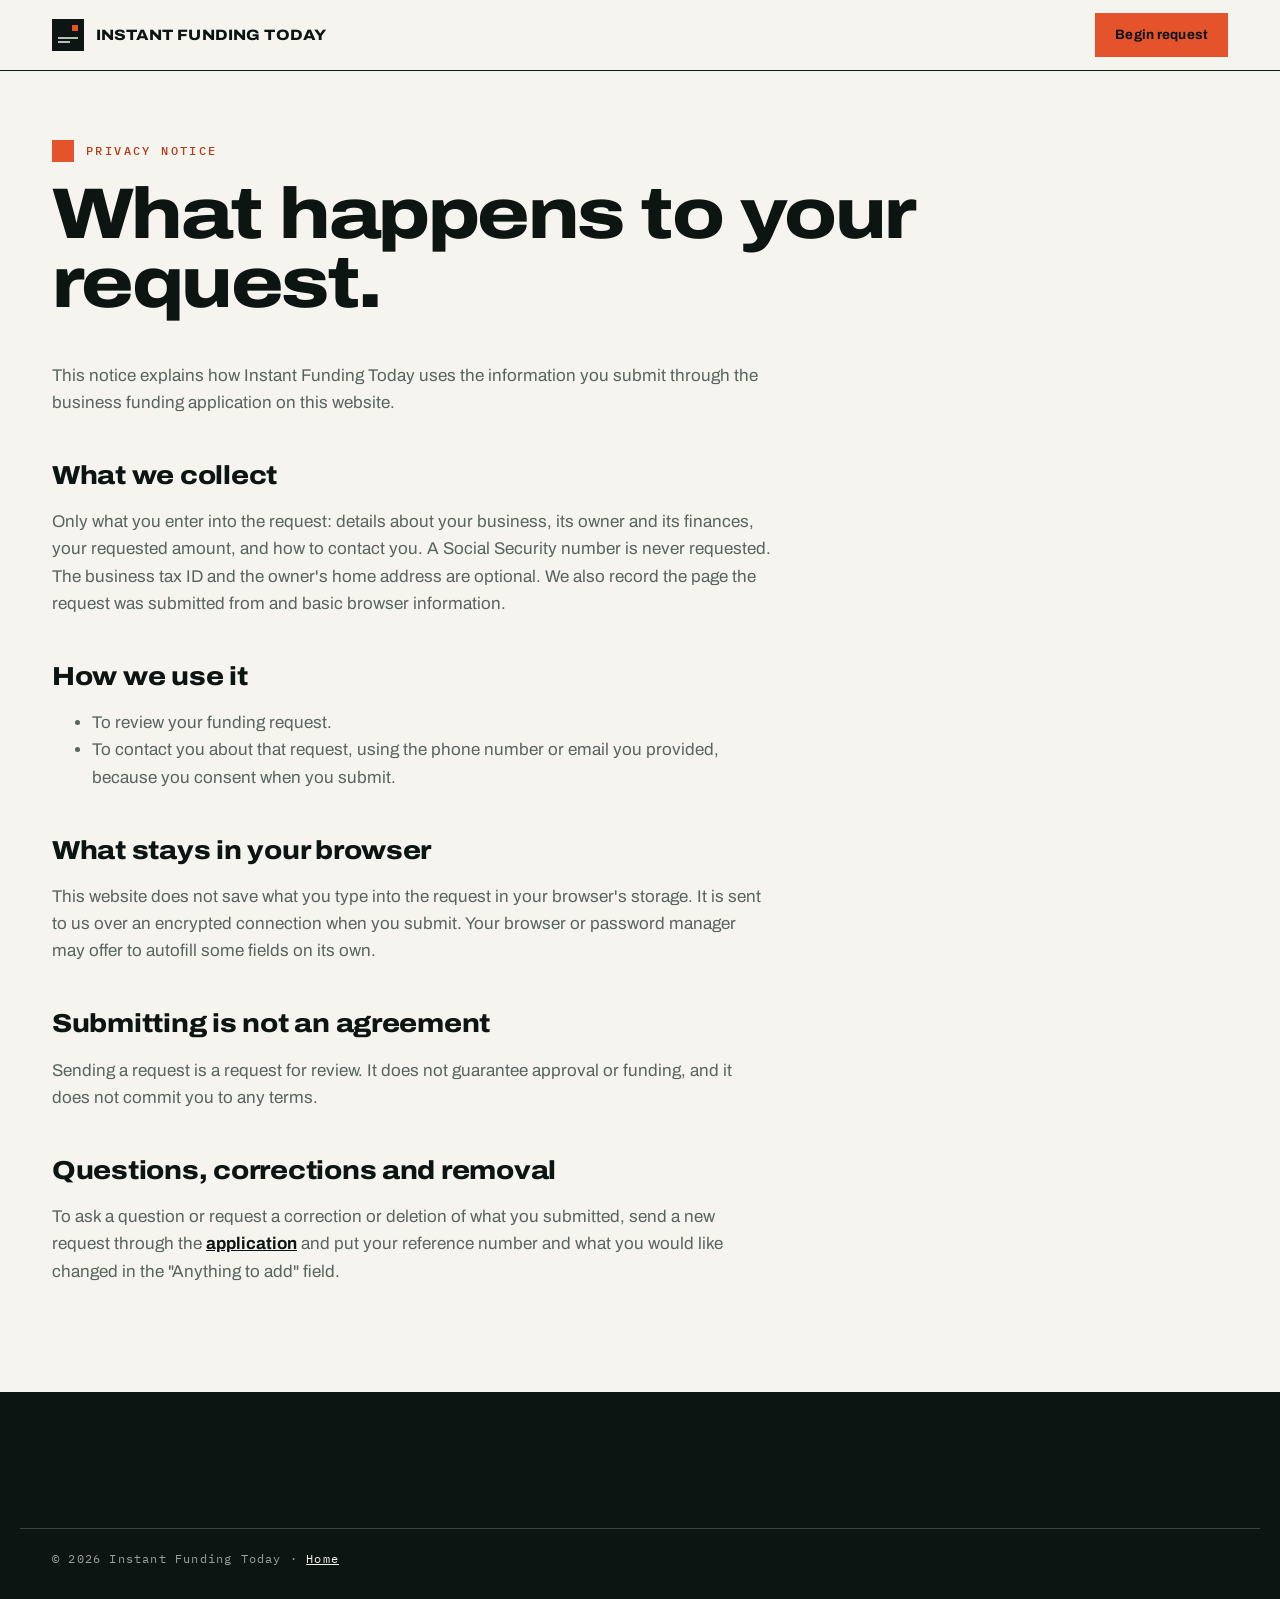
==== commit 5abeb43f: "Redesign: the draft — live bank-draft hero, expanded grotesque, celadon security stock, vermilion ac" ====
--- a/privacy/index.html
+++ b/privacy/index.html
@@ -6,25 +6,25 @@
 <title>Privacy notice — Instant Funding Today</title>
 <meta name="description" content="How Instant Funding Today uses the information you submit with a business funding request.">
 <link rel="canonical" href="https://instantfundingtoday.net/privacy/">
-<meta name="theme-color" content="#0A1411">
+<meta name="theme-color" content="#F6F4EE">
 <link rel="icon" href="/assets/favicon.svg" type="image/svg+xml">
 <link rel="preconnect" href="https://fonts.googleapis.com">
 <link rel="preconnect" href="https://fonts.gstatic.com" crossorigin>
-<link rel="stylesheet" href="https://fonts.googleapis.com/css2?family=Newsreader:ital,opsz,wght@0,6..72,300;0,6..72,400;0,6..72,500;1,6..72,300;1,6..72,400&family=Instrument+Sans:wght@400;500;600&family=IBM+Plex+Mono:wght@400;500&display=swap">
+<link rel="stylesheet" href="https://fonts.googleapis.com/css2?family=Archivo:wdth,wght@62..125,100..900&family=IBM+Plex+Mono:wght@400;500&display=swap">
 <script src="/assets/boot.js"></script>
 <link rel="stylesheet" href="/assets/style.css">
 </head>
 <body>
 <header class="top is-stuck"><div class="wrap top-in">
   <a class="brand" href="/" aria-label="Instant Funding Today, home">
-    <svg class="brand-mark" viewBox="0 0 64 64" aria-hidden="true"><rect width="64" height="64" fill="currentColor"/><rect x="5" y="5" width="54" height="54" fill="none" stroke="var(--brass)" stroke-width="1.5"/><path d="M20 44 44 20M44 20H31M44 20v13" fill="none" stroke="var(--paper)" stroke-width="4" stroke-linecap="square"/></svg>
-    <span class="brand-word"><b>Instant</b> Funding Today</span>
+    <svg class="brand-mark" viewBox="0 0 64 64" aria-hidden="true"><rect width="64" height="64" fill="currentColor"/><path d="M12 38h40M12 46h24" stroke="var(--bone)" stroke-width="3"/><rect x="40" y="12" width="12" height="12" fill="var(--verm)"/></svg>
+    <span class="brand-word">Instant Funding Today</span>
   </a>
-  <nav class="top-nav" aria-label="Primary"><a class="btn btn-brass btn-sm" href="/#apply">Begin request</a></nav>
+  <nav class="top-nav" aria-label="Primary"><a class="btn btn-verm btn-sm" href="/#apply">Begin request</a></nav>
 </div></header>
 <main class="doc"><div class="wrap">
-  <p class="eyebrow"><span class="rule" aria-hidden="true"></span>Privacy notice</p>
-  <h1 class="h2">What happens to <em>your request.</em></h1>
+  <p class="eyebrow">Privacy notice</p>
+  <h1 class="h2">What happens to your request.</h1>
   <div class="prose">
     <p>This notice explains how Instant Funding Today uses the information you submit through the business funding application on this website.</p>
     <h2>What we collect</h2>
--- a/assets/style.css
+++ b/assets/style.css
@@ -1,322 +1,349 @@
-/* Instant Funding Today — private-bank identity. Ink green, ivory, brass hairlines. No inline styles anywhere (CSP). */
+/* Instant Funding Today — "the draft". Bone paper, celadon security stock, vermilion, expanded grotesque. No inline styles (CSP). */
 :root{
-  --ink:#0A1411; --ink2:#0F1D18; --ink3:#173026;
-  --paper:#F4F1EA; --paper2:#ECE7DC; --white:#FFFEFB;
-  --text:#14201B; --muted:#56635C; --muted-inv:rgba(244,241,234,.58);
-  --brass:#B79A5B; --brass-l:#D9C48F; --brass-d:#7A6330;
-  --line:rgba(10,20,17,.14); --line-inv:rgba(244,241,234,.16);
-  --err:#A33A2A;
-  --serif:'Newsreader',Georgia,'Times New Roman',serif;
-  --sans:'Instrument Sans',system-ui,-apple-system,'Segoe UI',sans-serif;
+  --bone:#F6F4EE; --bone2:#EDEAE0; --white:#FFFFFF;
+  --ink:#0D1512; --ink2:#17231D; --muted:#58645E; --muted-inv:rgba(246,244,238,.62);
+  --cel:#D7E6DB; --cel2:#BBD3C3; --cel3:#8FB09D;
+  --verm:#E5532D; --verm-d:#B83A18; --verm-l:#FF7F5A;
+  --line:rgba(13,21,18,.18); --line-inv:rgba(246,244,238,.2);
+  --err:#B3261E;
+  --display:'Archivo',system-ui,-apple-system,'Segoe UI',sans-serif;
   --mono:'IBM Plex Mono',ui-monospace,Menlo,monospace;
   --ease:cubic-bezier(.2,.7,.2,1);
 }
 *,*::before,*::after{box-sizing:border-box}
 html{scroll-behavior:smooth;-webkit-text-size-adjust:100%}
-body{margin:0;background:var(--paper);color:var(--text);font:400 17px/1.6 var(--sans);-webkit-font-smoothing:antialiased;text-rendering:optimizeLegibility}
+body{margin:0;background:var(--bone);color:var(--ink);font:400 17px/1.6 var(--display);-webkit-font-smoothing:antialiased;text-rendering:optimizeLegibility}
 img,svg{display:block;max-width:100%}
 a{color:inherit}
 button,input,select,textarea{font:inherit;color:inherit}
 [hidden]{display:none!important}
-.wrap{width:100%;max-width:1200px;margin:0 auto;padding:0 28px}
-.mono{font-family:var(--mono);font-size:12px;letter-spacing:.14em;text-transform:uppercase}
+.wrap{width:100%;max-width:1240px;margin:0 auto;padding:0 32px}
+.mono{font-family:var(--mono);font-size:11.5px;letter-spacing:.14em;text-transform:uppercase}
 .sr-only{position:absolute;width:1px;height:1px;overflow:hidden;clip:rect(0 0 0 0);white-space:nowrap}
-.skip{position:absolute;left:-9999px;top:8px;background:var(--brass);color:var(--ink);padding:10px 16px;z-index:100;font-weight:600}
+.skip{position:absolute;left:-9999px;top:8px;background:var(--verm);color:var(--ink);padding:10px 16px;z-index:100;font-weight:700}
 .skip:focus{left:8px}
-:focus-visible{outline:2px solid var(--brass);outline-offset:3px}
-
-/* ---------- buttons ---------- */
-.btn{display:inline-flex;align-items:center;justify-content:center;gap:10px;padding:14px 24px;border:1px solid transparent;border-radius:2px;font-weight:600;font-size:14.5px;letter-spacing:.02em;text-decoration:none;cursor:pointer;transition:background .25s,color .25s,border-color .25s,transform .25s var(--ease)}
-.btn:active{transform:translateY(1px)}
+:focus-visible{outline:2px solid var(--verm);outline-offset:3px}
+
+/* ---------- buttons & links ---------- */
+.btn{display:inline-flex;align-items:center;justify-content:center;gap:12px;padding:14px 26px;border:2px solid transparent;border-radius:0;font-weight:700;font-size:14.5px;letter-spacing:.01em;text-decoration:none;cursor:pointer;transition:background .2s,color .2s,border-color .2s,transform .2s var(--ease),box-shadow .2s var(--ease)}
+.btn:active{transform:translate(2px,2px)}
 .btn-lg{padding:17px 30px;font-size:15.5px}
-.btn-sm{padding:10px 18px;font-size:13.5px}
-.btn-block{display:flex;width:100%;margin-top:26px}
-.btn-brass{background:var(--brass);color:var(--ink)}
-.btn-brass:hover{background:var(--brass-l)}
-.btn-ink{background:var(--ink);color:var(--paper)}
-.btn-ink:hover{background:var(--ink3)}
-.btn-ghost{background:transparent;color:var(--paper);border-color:var(--line-inv)}
-.btn-ghost:hover{border-color:var(--brass);color:var(--brass-l)}
-.btn-line{background:transparent;color:var(--ink);border-color:var(--line)}
-.btn-line:hover{border-color:var(--ink)}
-.btn[disabled]{opacity:.55;cursor:default}
+.btn-sm{padding:9px 18px;font-size:13.5px}
+.btn-ink{background:var(--ink);color:var(--bone);box-shadow:5px 5px 0 var(--verm)}
+.btn-ink:hover{box-shadow:7px 7px 0 var(--verm);transform:translate(-1px,-1px)}
+.btn-ink:active{box-shadow:2px 2px 0 var(--verm)}
+.btn-verm{background:var(--verm);color:var(--ink)}
+.btn-verm:hover{background:var(--verm-l)}
+.btn-line{background:transparent;color:var(--ink);border-color:var(--ink)}
+.btn-line:hover{background:var(--ink);color:var(--bone)}
+.btn[disabled]{opacity:.5;cursor:default}
+.link-u{font-weight:600;text-decoration:none;border-bottom:2px solid var(--ink);padding-bottom:2px;transition:color .2s,border-color .2s}
+.link-u:hover{color:var(--verm-d);border-color:var(--verm)}
 
 /* ---------- header ---------- */
-.top{position:fixed;inset:0 0 auto 0;z-index:50;color:var(--paper);transition:background .3s,color .3s,box-shadow .3s}
-.top.is-stuck{background:rgba(244,241,234,.9);-webkit-backdrop-filter:blur(14px);backdrop-filter:blur(14px);color:var(--ink);box-shadow:0 1px 0 var(--line)}
-.top-in{display:flex;align-items:center;justify-content:space-between;height:76px}
-.brand{display:flex;align-items:center;gap:14px;text-decoration:none}
-.brand-mark{width:36px;height:36px;color:var(--ink)}
-.top:not(.is-stuck) .brand-mark{color:var(--ink2)}
-.brand-word{font:400 21px/1 var(--serif);letter-spacing:.01em}
-.brand-word b{font-weight:500}
-.top-nav{display:flex;align-items:center;gap:30px}
-.top-nav a:not(.btn){font-size:14px;text-decoration:none;opacity:.78;position:relative;padding:4px 0;transition:opacity .2s}
-.top-nav a:not(.btn)::after{content:"";position:absolute;left:0;right:100%;bottom:0;height:1px;background:var(--brass);transition:right .35s var(--ease)}
-.top-nav a:not(.btn):hover{opacity:1}
+.top{position:fixed;inset:0 0 auto 0;z-index:50;background:rgba(246,244,238,.82);-webkit-backdrop-filter:blur(14px);backdrop-filter:blur(14px);transition:box-shadow .3s,background .3s}
+.top.is-stuck{background:rgba(246,244,238,.94);box-shadow:0 1px 0 var(--ink)}
+.top-in{display:flex;align-items:center;justify-content:space-between;height:70px}
+.brand{display:flex;align-items:center;gap:12px;text-decoration:none}
+.brand-mark{width:32px;height:32px;color:var(--ink)}
+.brand-word{font:800 15px/1 var(--display);font-stretch:112%;letter-spacing:.01em;text-transform:uppercase}
+.top-nav{display:flex;align-items:center;gap:28px}
+.top-nav a:not(.btn){font-size:14px;font-weight:500;text-decoration:none;position:relative;padding:4px 0}
+.top-nav a:not(.btn)::after{content:"";position:absolute;left:0;right:100%;bottom:0;height:2px;background:var(--verm);transition:right .3s var(--ease)}
 .top-nav a:not(.btn):hover::after{right:0}
 
 /* ---------- hero ---------- */
-.hero{position:relative;background:var(--ink);color:var(--paper);overflow:hidden;padding:150px 0 110px;isolation:isolate}
-.hero::before{content:"";position:absolute;inset:0;z-index:-2;background:radial-gradient(900px 600px at 82% 30%,rgba(23,48,38,.9),transparent 70%),linear-gradient(180deg,var(--ink) 0%,#08100D 100%)}
-.rosette{position:absolute;z-index:-1;right:-14%;top:-24%;width:1180px;aspect-ratio:1;background:url(/assets/rosette.svg) center/contain no-repeat;opacity:.55;-webkit-mask-image:radial-gradient(circle at center,#000 30%,transparent 70%);mask-image:radial-gradient(circle at center,#000 30%,transparent 70%);animation:spin 240s linear infinite}
-@keyframes spin{to{transform:rotate(360deg)}}
-.hero-in{display:grid;grid-template-columns:minmax(0,1.12fr) minmax(0,.88fr);gap:72px;align-items:center}
-.eyebrow{display:flex;align-items:center;gap:14px;margin:0 0 26px;font:500 12px/1 var(--mono);letter-spacing:.2em;text-transform:uppercase;color:var(--brass-d)}
-.hero .eyebrow,.eyebrow-inv{color:var(--brass)}
-.rule{display:inline-block;width:38px;height:1px;background:currentColor}
-.hero-h1{margin:0;font:300 clamp(44px,5.6vw,88px)/1.02 var(--serif);letter-spacing:-.025em}
-.hero-h1 .line{display:block;overflow:hidden;padding-bottom:.08em}
+.hero{position:relative;padding:124px 0 96px;background:var(--bone) repeating-linear-gradient(to bottom,transparent 0 47px,rgba(13,21,18,.055) 47px 48px);overflow:hidden}
+.hero-top{display:grid;grid-template-columns:1fr;gap:40px}
+.hero-h1{margin:0;font:800 clamp(48px,11.2vw,172px)/.9 var(--display);font-stretch:125%;letter-spacing:-.045em;white-space:nowrap}
+.hero-h1 .line{display:block;overflow:hidden;padding:.02em 0 .08em}
 .hero-h1 .line>span{display:inline-block}
-.hero-h1 em{font-style:italic;color:var(--brass-l);font-weight:300}
-.hero-lede{margin:30px 0 0;max-width:30em;font-size:19px;line-height:1.55;color:rgba(244,241,234,.74)}
-.hero-cta{display:flex;flex-wrap:wrap;gap:14px;margin-top:40px}
-.hero-facts{display:flex;flex-wrap:wrap;gap:14px 40px;margin:64px 0 0;padding:22px 0 0;list-style:none;border-top:1px solid var(--line-inv);font-size:14px;color:rgba(244,241,234,.8)}
-.hero-facts li{display:flex;align-items:center;gap:12px}
-.hero-facts .mono{color:var(--brass);font-size:11px}
-.js .hero-h1 .line>span{transform:translateY(108%);animation:rise 1.1s var(--ease) forwards}
-.js .hero-h1 .line:nth-child(1)>span{animation-delay:.15s}
-.js .hero-h1 .line:nth-child(2)>span{animation-delay:.32s}
+.hero-h1 .dot{font-style:normal;color:var(--verm)}
+.hero-aside{display:flex;flex-wrap:wrap;justify-content:space-between;align-items:flex-end;gap:28px 56px}
+.hero-lede{margin:0;font-size:20px;line-height:1.5;max-width:27em}
+.hero-cta{display:flex;flex-wrap:wrap;align-items:center;gap:22px 28px}
+.js .hero-h1 .line>span{transform:translateY(112%);animation:rise 1.1s var(--ease) forwards}
+.js .hero-h1 .line:nth-child(2)>span{animation-delay:.14s}
 @keyframes rise{to{transform:none}}
-.js .hero .eyebrow,.js .hero-lede,.js .hero-cta,.js .hero-facts,.js .req{opacity:0;animation:fade 1s var(--ease) forwards}
-.js .hero .eyebrow{animation-delay:.05s}
-.js .hero-lede{animation-delay:.55s}
-.js .hero-cta{animation-delay:.7s}
-.js .hero-facts{animation-delay:.9s}
-.js .req{animation-delay:.5s}
+.js .hero-aside{opacity:0;animation:fade 1s .45s var(--ease) forwards}
 @keyframes fade{from{opacity:0;translate:0 14px}to{opacity:1;translate:none}}
 
-/* ---------- request card (hero) ---------- */
-.req{position:relative;background:var(--paper);color:var(--text);border-radius:2px;box-shadow:0 50px 90px -34px rgba(0,0,0,.75),0 0 0 1px rgba(183,154,91,.5)}
-.req::before{content:"";position:absolute;inset:7px;border:1px solid var(--line);pointer-events:none}
-.req-head{display:flex;justify-content:space-between;align-items:center;padding:18px 32px;border-bottom:1px solid var(--line)}
-.req-head .mono{font-size:11.5px;color:var(--muted)}
-.req-tag{border:1px solid var(--brass);color:var(--brass-d)!important;padding:3px 9px}
-.req-body{padding:28px 32px 30px}
-.req-label{display:block;margin:0 0 6px;font-size:11px;color:var(--muted)}
-.req-body>.req-label:not(:first-child){margin-top:26px}
-.req-amount{display:flex;align-items:baseline;gap:6px;border-bottom:1px solid var(--line);padding-bottom:6px;transition:border-color .25s}
-.req-amount:focus-within{border-color:var(--brass-d)}
-.req-cur{font:300 38px/1 var(--serif);color:var(--muted)}
-.req-amount-input{width:100%;min-width:0;border:0;background:transparent;outline:0;padding:0;font:300 clamp(48px,5.2vw,68px)/1.1 var(--serif);letter-spacing:-.02em;color:var(--ink);font-variant-numeric:lining-nums tabular-nums}
-.range{-webkit-appearance:none;appearance:none;width:100%;height:22px;margin:20px 0 0;background:transparent;cursor:pointer}
-.range::-webkit-slider-runnable-track{height:2px;background:linear-gradient(to right,var(--ink) var(--fill,25%),rgba(10,20,17,.18) var(--fill,25%))}
-.range::-moz-range-track{height:2px;background:rgba(10,20,17,.18)}
-.range::-moz-range-progress{height:2px;background:var(--ink)}
-.range::-webkit-slider-thumb{-webkit-appearance:none;width:20px;height:20px;margin-top:-9px;border-radius:50%;background:var(--brass);border:3px solid var(--ink);box-shadow:0 0 0 4px var(--paper);transition:transform .2s var(--ease)}
-.range::-moz-range-thumb{width:14px;height:14px;border-radius:50%;background:var(--brass);border:3px solid var(--ink)}
-.range:hover::-webkit-slider-thumb{transform:scale(1.15)}
-.range-scale{display:flex;justify-content:space-between;margin-top:4px;font-size:11px;color:var(--muted)}
-.req-fine{margin:16px 0 0;font-size:12.5px;line-height:1.5;color:var(--muted);text-align:center}
-
-/* ---------- chips ---------- */
-.chips{display:flex;flex-wrap:wrap;gap:8px;margin-top:2px}
-.chip{border:1px solid var(--line);background:transparent;padding:8px 15px;border-radius:2px;font-size:13.5px;cursor:pointer;transition:background .2s,color .2s,border-color .2s}
-.chip:hover{border-color:var(--ink)}
-.chip[aria-pressed="true"]{background:var(--ink);color:var(--paper);border-color:var(--ink)}
-
-/* ---------- assurances ---------- */
-.assure{background:var(--white);border-bottom:1px solid var(--line)}
-.assure-in{display:grid;grid-template-columns:repeat(4,1fr)}
-.as{display:flex;gap:16px;align-items:flex-start;padding:30px 26px;border-left:1px solid var(--line)}
-.as:first-child{border-left:0;padding-left:0}
-.as svg{flex:none;width:26px;height:26px;fill:none;stroke:var(--brass-d);stroke-width:1.4;stroke-linejoin:round;margin-top:2px}
-.as p{margin:0;font-size:14.5px;line-height:1.5;color:var(--muted)}
-.as b{display:block;color:var(--ink);font-weight:600;margin-bottom:2px}
+/* ---------- the draft ---------- */
+.draft{position:relative;margin-top:60px;padding:34px 42px 24px;background:var(--cel);border:2px solid var(--ink);box-shadow:14px 14px 0 var(--ink);transform:perspective(1600px) rotateX(var(--rx,0deg)) rotateY(var(--ry,0deg));transition:transform .35s var(--ease)}
+.draft::before{content:"";position:absolute;inset:0;background:url(/assets/security.svg) 0 0/800px 200px;opacity:.7;pointer-events:none}
+.draft::after{content:"";position:absolute;inset:9px;border:1px solid rgba(13,21,18,.35);pointer-events:none}
+.draft>*{position:relative;z-index:1}
+.js .draft{animation:print 1.3s .35s var(--ease) both}
+@keyframes print{from{clip-path:inset(0 100% 0 0)}to{clip-path:inset(-20px -30px -30px -20px)}}
+.draft-top{display:flex;justify-content:space-between;align-items:flex-start;gap:24px}
+.draft-brand{display:flex;gap:14px;align-items:center}
+.draft-brand svg{width:40px;height:40px;color:var(--ink)}
+.draft-brand b{display:block;font:800 17px/1.1 var(--display);font-stretch:112%;text-transform:uppercase;letter-spacing:.01em}
+.draft-brand .mono{display:block;margin-top:5px;color:var(--muted);font-size:10.5px}
+.draft-date{text-align:right}
+.draft-date .mono{display:block;font-size:10.5px;color:var(--muted)}
+.draft-date b{display:block;margin-top:4px;font:600 17px/1 var(--mono);letter-spacing:.04em;border-bottom:1.5px solid var(--ink);padding:0 4px 6px}
+.draft-pay{display:grid;grid-template-columns:minmax(0,1fr) 330px;gap:40px;align-items:end;margin-top:34px}
+.draft label.mono,.draft .lab{display:block;margin:0 0 6px;font-size:10.5px;color:var(--muted)}
+.draft-name{width:100%;min-width:0;border:0;border-bottom:1.5px solid var(--ink);background:transparent;outline:0;padding:4px 0 8px;font:600 clamp(22px,2.6vw,32px)/1.2 var(--display);color:var(--ink);border-radius:0}
+.draft-name::placeholder{color:rgba(13,21,18,.38)}
+.draft-name:focus{border-bottom-color:var(--verm);box-shadow:0 2px 0 var(--verm)}
+.amt-box{display:flex;align-items:center;gap:6px;padding:8px 16px;background:rgba(255,255,255,.62);border:2px solid var(--ink)}
+.amt-box:focus-within{background:#fff;box-shadow:0 0 0 3px var(--verm)}
+.amt-box>span{font:700 30px/1 var(--display);color:var(--muted)}
+.amt-input{width:100%;min-width:0;border:0;background:transparent;outline:0;text-align:right;font:800 clamp(30px,3.6vw,46px)/1.1 var(--display);font-stretch:112%;letter-spacing:-.02em;font-variant-numeric:tabular-nums lining-nums}
+.draft-words{margin:22px 0 0;padding-bottom:8px;border-bottom:1.5px solid var(--ink);font:500 clamp(18px,2.1vw,25px)/1.3 var(--display);min-height:1.9em}
+.draft-words em{font-style:normal;color:var(--muted)}
+.draft-low{display:grid;grid-template-columns:1.25fr 1fr;gap:44px;margin-top:26px;align-items:start}
+.draft-act{display:flex;justify-content:space-between;align-items:center;gap:32px;margin-top:26px}
+.draft-fine{margin:0;max-width:36em;font-size:12.5px;line-height:1.5;color:var(--muted)}
+.micr{margin:22px -42px -24px;padding:14px 42px;border-top:1px dashed rgba(13,21,18,.4);font:500 19px/1 var(--mono);letter-spacing:.22em;color:rgba(13,21,18,.72);overflow:hidden;white-space:nowrap}
+.stamp{position:absolute;z-index:2;right:27%;top:5%;pointer-events:none;border:4px double var(--verm);color:var(--verm);padding:4px 22px 6px;text-align:center;transform:rotate(-9deg);opacity:.55;mix-blend-mode:multiply}
+.stamp b{display:block;font:900 clamp(24px,3.4vw,44px)/1.05 var(--display);font-stretch:125%;letter-spacing:.14em;text-transform:uppercase}
+.stamp span{display:block;font:500 10px/1.4 var(--mono);letter-spacing:.2em;text-transform:uppercase}
+.js .stamp{animation:stampin .5s 1.5s var(--ease) both}
+@keyframes stampin{from{opacity:0;transform:rotate(-9deg) scale(1.9)}to{opacity:.55;transform:rotate(-9deg) scale(1)}}
+
+/* ---------- chips & range ---------- */
+.chips{display:flex;flex-wrap:wrap;gap:8px}
+.chip{border:1.5px solid var(--ink);background:transparent;padding:7px 14px;border-radius:0;font-size:13.5px;font-weight:600;cursor:pointer;transition:background .15s,color .15s}
+.chip:hover{background:rgba(255,255,255,.55)}
+.chip[aria-pressed="true"]{background:var(--ink);color:var(--bone)}
+.range{-webkit-appearance:none;appearance:none;width:100%;height:26px;margin:2px 0 0;background:transparent;cursor:pointer}
+.range::-webkit-slider-runnable-track{height:3px;background:linear-gradient(to right,var(--ink) var(--fill,25%),rgba(13,21,18,.25) var(--fill,25%))}
+.range::-moz-range-track{height:3px;background:rgba(13,21,18,.25)}
+.range::-moz-range-progress{height:3px;background:var(--ink)}
+.range::-webkit-slider-thumb{-webkit-appearance:none;width:20px;height:20px;margin-top:-9px;border-radius:0;background:var(--verm);border:2px solid var(--ink)}
+.range::-moz-range-thumb{width:16px;height:16px;border-radius:0;background:var(--verm);border:2px solid var(--ink)}
+.range-scale{display:flex;justify-content:space-between;margin-top:2px;font-size:10.5px;color:var(--muted)}
+
+/* ---------- index strip ---------- */
+.index{background:var(--bone);border-top:2px solid var(--ink);border-bottom:1px solid var(--line)}
+.index-in{display:grid;grid-template-columns:repeat(4,1fr)}
+.ix{padding:30px 28px 32px;border-left:1px solid var(--line)}
+.ix:first-child{border-left:0;padding-left:0}
+.ix .mono{color:var(--verm-d);font-size:11px}
+.ix b{display:block;margin:10px 0 6px;font:700 18px/1.25 var(--display);font-stretch:108%}
+.ix p{margin:0;font-size:14.5px;line-height:1.5;color:var(--muted)}
 
 /* ---------- sections ---------- */
-.section{padding:116px 0}
-.sec-head{margin-bottom:58px;max-width:760px}
-.h2{margin:0;font:300 clamp(34px,4.4vw,58px)/1.07 var(--serif);letter-spacing:-.018em;color:var(--ink)}
-.h2 em{font-style:italic;color:var(--brass-d)}
-.h3{margin:0 0 12px;font:400 30px/1.2 var(--serif)}
-.lede{margin:22px 0 0;font-size:18px;color:var(--muted);max-width:32em}
-.stages{display:grid;grid-template-columns:repeat(3,1fr);gap:48px;margin:0;padding:0;list-style:none}
-.stage{border-top:1px solid var(--ink);padding-top:26px}
-.stage .num{display:block;font:300 italic 64px/1 var(--serif);color:var(--brass-d);margin-bottom:22px}
-.stage h3{margin:0 0 12px;font:400 26px/1.2 var(--serif);color:var(--ink)}
-.stage p{margin:0;color:var(--muted);font-size:16px}
-
-.dark{background:var(--ink);color:var(--paper);position:relative;overflow:hidden}
-.dark::before{content:"";position:absolute;right:-260px;bottom:-320px;width:900px;aspect-ratio:1;background:url(/assets/rosette.svg) center/contain no-repeat;opacity:.12;pointer-events:none}
-.h2-inv{color:var(--paper)}
-.h2-inv em{color:var(--brass-l)}
-.cap{position:relative;display:grid;grid-template-columns:1fr 1fr;gap:88px;align-items:start}
-.cap-p{margin:0 0 22px;font-size:18px;color:rgba(244,241,234,.74);max-width:32em}
-.cap-copy .h2{margin-bottom:32px}
-.flow{margin:0 0 36px}
-.flow-node{border:1px solid var(--line-inv);padding:18px 22px;font:300 21px/1.3 var(--serif);text-align:center}
-.flow-hi{border-color:var(--brass);color:var(--brass-l);background:rgba(183,154,91,.07)}
-.flow-arrow{position:relative;height:30px}
-.flow-arrow::before{content:"";position:absolute;left:50%;top:4px;bottom:9px;width:1px;background:var(--brass)}
-.flow-arrow::after{content:"";position:absolute;left:calc(50% - 4px);bottom:7px;width:7px;height:7px;border-right:1px solid var(--brass);border-bottom:1px solid var(--brass);transform:rotate(45deg)}
-.flow figcaption{margin-top:16px;font-size:11px;line-height:1.6;letter-spacing:.08em;color:var(--muted-inv)}
-.sign{border:1px solid var(--line-inv);padding:26px 28px}
-.sign-h{margin:0 0 16px;color:var(--brass);font-size:11.5px}
-.sign ol{margin:0;padding:0;list-style:none;counter-reset:s}
-.sign li{counter-increment:s;display:flex;gap:16px;padding:12px 0;border-top:1px solid var(--line-inv);font:300 20px/1.35 var(--serif)}
-.sign li::before{content:counter(s,upper-roman);font:400 italic 18px/1.5 var(--serif);color:var(--brass);min-width:28px}
-
-.prep{display:grid;grid-template-columns:.9fr 1.1fr;gap:88px;align-items:start}
-.prep .sec-head{margin:0}
-.checklist{margin:0;padding:0;list-style:none;border-bottom:1px solid var(--line)}
-.checklist li{border-top:1px solid var(--line)}
+.section{padding:120px 0}
+.sec-head{margin-bottom:52px}
+.eyebrow{margin:0 0 18px;font:500 12px/1 var(--mono);letter-spacing:.2em;text-transform:uppercase;color:var(--verm-d);display:flex;align-items:center;gap:12px}
+.eyebrow::before{content:"";width:22px;height:22px;background:var(--verm)}
+.eyebrow-inv{color:var(--verm-l)}
+.eyebrow-inv::before{background:var(--verm-l)}
+.h2{margin:0;font:800 clamp(38px,5.6vw,84px)/.96 var(--display);font-stretch:118%;letter-spacing:-.035em}
+.h3{margin:0 0 12px;font:700 28px/1.2 var(--display);font-stretch:110%}
+.lede{margin:24px 0 0;font-size:18px;color:var(--muted);max-width:30em}
+
+.route{display:grid;grid-template-columns:.85fr 1.15fr;gap:96px;align-items:start}
+.route-head{position:sticky;top:120px}
+.rail{position:relative;margin:0;padding:0 0 0 64px;list-style:none;--p:0}
+.rail::before,.rail::after{content:"";position:absolute;left:15px;top:6px;bottom:30px;width:3px}
+.rail::before{background:var(--line)}
+.rail::after{background:var(--verm);transform-origin:top;transform:scaleY(var(--p))}
+.rstep{position:relative;padding:0 0 64px}
+.rstep:last-child{padding-bottom:0}
+.rnum{position:absolute;left:-64px;top:0;width:34px;height:34px;display:grid;place-items:center;background:var(--bone);border:2px solid var(--ink);font-size:11px;letter-spacing:.04em;transition:background .35s,color .35s,border-color .35s}
+.rstep.is-lit .rnum{background:var(--verm);border-color:var(--verm);color:var(--ink)}
+.rstep h3{margin:0 0 10px;font:800 32px/1.1 var(--display);font-stretch:115%;letter-spacing:-.02em}
+.rstep p{margin:0;max-width:30em;color:var(--muted)}
+
+.dark{background:var(--ink);color:var(--bone)}
+.h2-inv{color:var(--bone)}
+.cap-head{max-width:900px;margin-bottom:56px}
+.cap{display:grid;grid-template-columns:1fr 1.1fr;gap:80px;align-items:center}
+.cap-copy p{margin:0 0 22px;font-size:18px;color:rgba(246,244,238,.76);max-width:30em}
+.flow{margin:0}
+.flow-row{display:grid;grid-template-columns:1fr 34px 1fr 34px 1fr;align-items:center}
+.fnode{min-height:128px;display:grid;place-items:center;padding:16px 14px;border:1.5px solid var(--line-inv);text-align:center;font:700 17px/1.3 var(--display);font-stretch:108%}
+.fnode-hi{border-color:var(--verm-l);background:rgba(229,83,45,.12);color:var(--verm-l)}
+.farrow{position:relative;height:2px;background:var(--verm-l)}
+.farrow::after{content:"";position:absolute;right:0;top:-4px;width:9px;height:9px;border-top:2px solid var(--verm-l);border-right:2px solid var(--verm-l);transform:rotate(45deg);transform-origin:center}
+.flow figcaption{margin-top:18px;font-size:10.5px;line-height:1.7;color:var(--muted-inv)}
+.asks{margin-top:72px;border-top:2px solid var(--bone);padding-top:26px}
+.asks-h{margin:0 0 22px;color:var(--verm-l)}
+.asks ol{margin:0;padding:0;list-style:none;display:grid;grid-template-columns:repeat(3,1fr);gap:40px}
+.asks li{font:700 clamp(20px,2.2vw,28px)/1.25 var(--display);font-stretch:108%}
+.asks li .mono{display:block;margin-bottom:12px;color:var(--verm-l);font-size:12px}
+
+.prep{display:grid;grid-template-columns:.85fr 1.15fr;gap:96px;align-items:start}
+.checklist{margin:0;padding:0;list-style:none;border-bottom:2px solid var(--ink)}
+.checklist li{border-top:2px solid var(--ink)}
 .checklist label{display:flex;gap:18px;align-items:flex-start;padding:22px 0;cursor:pointer}
 .checklist input,.check input{position:absolute;opacity:0;width:1px;height:1px}
-.box{flex:none;position:relative;width:22px;height:22px;margin-top:2px;border:1px solid var(--ink);background:var(--white);transition:background .2s}
-.box::after{content:"";position:absolute;left:6px;top:2px;width:6px;height:11px;border-right:2px solid var(--brass);border-bottom:2px solid var(--brass);transform:rotate(45deg) scale(0);transition:transform .25s var(--ease)}
-input:checked+.box{background:var(--ink)}
+.box{flex:none;position:relative;width:24px;height:24px;margin-top:2px;border:2px solid var(--ink);background:var(--white);transition:background .15s}
+.box::after{content:"";position:absolute;left:6px;top:1px;width:6px;height:12px;border-right:3px solid var(--ink);border-bottom:3px solid var(--ink);transform:rotate(45deg) scale(0);transition:transform .2s var(--ease)}
+input:checked+.box{background:var(--verm)}
 input:checked+.box::after{transform:rotate(45deg) scale(1)}
-input:focus-visible+.box{outline:2px solid var(--brass);outline-offset:3px}
-.checklist b{display:block;font-weight:600;color:var(--ink);font-size:16.5px}
-.checklist em{display:block;font-style:normal;color:var(--muted);font-size:15px}
-
-.tint{background:var(--paper2)}
-.ledger3{display:grid;grid-template-columns:repeat(3,1fr);gap:0;border-top:1px solid var(--ink)}
-.col{padding:30px 36px 8px 0}
-.col+.col{padding-left:36px;border-left:1px solid var(--line)}
-.col-h{margin:0 0 18px;color:var(--brass-d);font-size:11.5px}
-.col-never .col-h{color:var(--err)}
-.col ul{margin:0;padding:0;list-style:none}
-.col li{padding:13px 0;border-top:1px solid var(--line);font:300 21px/1.3 var(--serif);color:var(--ink)}
-.col-never li{text-decoration:none}
-.fineprint{margin:44px 0 0;max-width:42em;font-size:15px;color:var(--muted)}
-.fineprint a{color:var(--ink)}
+input:focus-visible+.box{outline:2px solid var(--verm);outline-offset:3px}
+.checklist b{display:block;font:700 18px/1.3 var(--display);font-stretch:106%}
+.checklist em{display:block;margin-top:2px;font-style:normal;color:var(--muted);font-size:15px}
+
+.tint{background:var(--cel)}
+.mega{margin:0 0 64px;font:900 clamp(52px,11vw,176px)/.88 var(--display);font-stretch:125%;letter-spacing:-.05em}
+.fields3{display:grid;grid-template-columns:repeat(3,1fr);gap:28px}
+.fh{margin:0 0 12px;color:var(--ink);font-size:11.5px;font-weight:500}
+.fcol-never .fh{color:var(--err)}
+.fcol ul{margin:0;padding:0;list-style:none}
+.fcol li{margin-top:-2px;padding:15px 16px;border:2px solid var(--ink);background:rgba(255,255,255,.5);font:700 19px/1.3 var(--display);font-stretch:106%}
+.fcol-never li{background:transparent;border-color:var(--err);color:var(--err)}
+.fineprint{margin:44px 0 0;max-width:42em;font-size:15px;color:var(--ink2)}
+.fineprint a{font-weight:700}
 
 /* ---------- application ---------- */
-.apply{background:var(--paper)}
-.apply-in{display:grid;grid-template-columns:minmax(0,1fr) 340px;gap:56px;align-items:start}
-.progress{display:flex;gap:6px}
-.p-seg{flex:1;height:3px;background:var(--line);transition:background .4s}
-.p-seg.is-done{background:var(--ink)}
-.p-seg.is-on{background:var(--brass)}
-.progress-label{margin:14px 0 26px;color:var(--muted);font-size:11.5px}
-.app-form{background:var(--white);border:1px solid var(--line);padding:44px;box-shadow:0 30px 60px -40px rgba(10,20,17,.35)}
+.apply{background:var(--bone2)}
+.apply-in{display:grid;grid-template-columns:minmax(0,1fr) 360px;gap:64px;align-items:start}
+.progress{display:flex;gap:8px}
+.p-seg{flex:1;padding:12px 0 0;border-top:4px solid var(--line);font:500 11px/1.3 var(--mono);letter-spacing:.12em;text-transform:uppercase;color:var(--muted);transition:border-color .35s,color .35s}
+.p-seg b{font-weight:500;margin-right:8px}
+.p-seg i{font-style:normal}
+.p-seg.is-done{border-top-color:var(--ink);color:var(--ink)}
+.p-seg.is-on{border-top-color:var(--verm);color:var(--ink)}
+.progress-label{margin:16px 0 26px;color:var(--muted);font-size:11px}
+.app-form{background:var(--white);border:2px solid var(--ink);padding:44px;box-shadow:12px 12px 0 var(--cel2)}
 .part{border:0;margin:0;padding:0;min-width:0}
-.part legend{padding:0;margin:0 0 28px;font:300 34px/1.1 var(--serif);letter-spacing:-.01em;color:var(--ink)}
+.part legend{padding:0;margin:0 0 30px;font:800 clamp(30px,3.6vw,46px)/1 var(--display);font-stretch:118%;letter-spacing:-.03em}
 .part.is-active{animation:fade .5s var(--ease)}
-.grid{display:grid;grid-template-columns:1fr 1fr;gap:24px 22px}
+.grid{display:grid;grid-template-columns:1fr 1fr;gap:26px 24px}
 .f{min-width:0}
 .f-full{grid-column:1/-1}
-.f label,.label{display:block;margin-bottom:8px;font-size:13.5px;font-weight:600;color:var(--ink)}
-.opt{margin-left:6px;font:400 10.5px/1 var(--mono);letter-spacing:.12em;text-transform:uppercase;color:var(--muted)}
-.f input:not([type=checkbox]),.f select,.f textarea{width:100%;padding:14px 15px;border:1px solid #CBC4B3;border-radius:2px;background:var(--white);font-size:16px;color:var(--ink);transition:border-color .2s,box-shadow .2s;-webkit-appearance:none;appearance:none}
+.f label,.label{display:block;margin-bottom:6px;font:500 11px/1.4 var(--mono);letter-spacing:.12em;text-transform:uppercase;color:var(--ink)}
+.opt{margin-left:8px;color:var(--muted);font-size:10px}
+.f input:not([type=checkbox]),.f select,.f textarea{width:100%;padding:13px 12px;border:0;border-bottom:2px solid var(--ink);border-radius:0;background:rgba(215,230,219,.4);font-size:17px;font-weight:500;color:var(--ink);transition:background .2s,border-color .2s,box-shadow .2s;-webkit-appearance:none;appearance:none}
 .f textarea{resize:vertical;min-height:96px}
-.f input:focus,.f select:focus,.f textarea:focus{outline:0;border-color:var(--brass-d);box-shadow:0 0 0 3px rgba(183,154,91,.28)}
-.f.is-bad input,.f.is-bad select,.f.is-bad textarea{border-color:var(--err)}
+.f input::placeholder,.f textarea::placeholder{color:rgba(13,21,18,.38);font-weight:400}
+.f input:focus,.f select:focus,.f textarea:focus{outline:0;background:var(--cel);border-bottom-color:var(--verm);box-shadow:0 2px 0 var(--verm)}
+.f.is-bad input,.f.is-bad select,.f.is-bad textarea{border-bottom-color:var(--err);background:#FBEDEA}
 .money{position:relative}
-.money>span{position:absolute;left:15px;top:50%;translate:0 -50%;color:var(--muted);font-family:var(--serif);font-size:19px}
-.money input{padding-left:32px!important}
+.money>span{position:absolute;left:12px;top:50%;translate:0 -50%;color:var(--muted);font-weight:700}
+.money input{padding-left:30px!important}
 .sel{position:relative}
-.sel::after{content:"";position:absolute;right:16px;top:50%;width:7px;height:7px;border-right:1.5px solid var(--ink);border-bottom:1.5px solid var(--ink);transform:translateY(-70%) rotate(45deg);pointer-events:none}
-.sel select{padding-right:40px;cursor:pointer}
-.f-pair{display:grid;grid-template-columns:1fr 1fr;gap:12px}
-.err{min-height:0;margin:7px 0 0;font-size:13px;color:var(--err)}
+.sel::after{content:"";position:absolute;right:14px;top:50%;width:8px;height:8px;border-right:2px solid var(--ink);border-bottom:2px solid var(--ink);transform:translateY(-70%) rotate(45deg);pointer-events:none}
+.sel select{padding-right:38px;cursor:pointer}
+.f-pair{display:grid;grid-template-columns:1fr 1fr;gap:14px}
+.err{margin:7px 0 0;font-size:13px;font-weight:600;color:var(--err)}
 .err:empty{display:none}
 .hint{margin:0;font-size:13.5px;line-height:1.55;color:var(--muted)}
-.lock{display:flex;gap:12px;align-items:flex-start;padding:16px 18px;background:var(--paper);border:1px solid var(--line)}
-.lock svg{flex:none;width:18px;height:18px;margin-top:2px;stroke:var(--brass-d)}
-.recap{margin:0 0 26px;border-top:1px solid var(--ink)}
+.lock{display:flex;gap:12px;align-items:flex-start;padding:16px 18px;background:var(--cel);border:1.5px solid var(--ink)}
+.lock svg{flex:none;width:18px;height:18px;margin-top:2px;stroke:var(--ink)}
+.recap{margin:0 0 26px;border-top:2px solid var(--ink)}
 .recap div{display:flex;justify-content:space-between;gap:24px;padding:13px 0;border-bottom:1px solid var(--line)}
-.recap dt{font:400 11px/1.8 var(--mono);letter-spacing:.12em;text-transform:uppercase;color:var(--muted);flex:none}
-.recap dd{margin:0;text-align:right;font:300 19px/1.4 var(--serif);color:var(--ink);word-break:break-word}
-.check{display:flex;gap:14px;align-items:flex-start;padding:12px 0;font-size:15px;color:var(--text);cursor:pointer}
-.form-msg{margin-top:22px;padding:15px 18px;border:1px solid var(--err);background:#FBEDEA;color:var(--err);font-size:14.5px}
-.form-nav{display:flex;justify-content:space-between;align-items:center;gap:12px;margin-top:34px;padding-top:26px;border-top:1px solid var(--line)}
+.recap dt{font:500 11px/1.8 var(--mono);letter-spacing:.12em;text-transform:uppercase;color:var(--muted);flex:none}
+.recap dd{margin:0;text-align:right;font:600 18px/1.4 var(--display);word-break:break-word}
+.check{display:flex;gap:14px;align-items:flex-start;padding:12px 0;font-size:15px;cursor:pointer}
+.form-msg{margin-top:22px;padding:15px 18px;border:2px solid var(--err);background:#FBEDEA;color:var(--err);font-weight:600;font-size:14.5px}
+.form-nav{display:flex;justify-content:space-between;align-items:center;gap:12px;margin-top:36px;padding-top:28px;border-top:2px solid var(--ink)}
 .form-nav [data-next],.form-nav [data-submit]{margin-left:auto}
 .hp{position:absolute;left:-9999px;width:1px;height:1px;opacity:0}
-.done{background:var(--white);border:1px solid var(--line);padding:64px 44px;text-align:center}
-.done-mark{width:64px;height:64px;margin:0 auto 20px;fill:none;stroke:var(--brass);stroke-width:1.6}
-.done-mark path{stroke-dasharray:40;stroke-dashoffset:40;animation:draw .9s .2s var(--ease) forwards}
+.done{background:var(--white);border:2px solid var(--ink);box-shadow:12px 12px 0 var(--cel2);padding:64px 44px;text-align:center}
+.done-mark{width:68px;height:68px;margin:0 auto 22px;fill:none;stroke:var(--ink);stroke-width:2.4}
+.done-mark rect{fill:var(--verm);stroke:var(--ink)}
+.done-mark path{stroke-dasharray:50;stroke-dashoffset:50;animation:draw .8s .2s var(--ease) forwards}
 @keyframes draw{to{stroke-dashoffset:0}}
 .done .mono{margin:0 auto;color:var(--muted)}
-.done-no{margin:6px 0 24px;font:300 22px/1.3 var(--serif)}
-.done-no b{font-weight:500;letter-spacing:.04em}
+.done-no{margin:6px 0 24px;font:700 22px/1.3 var(--display)}
+.done-no b{letter-spacing:.04em}
 .done p{max-width:34em;margin-left:auto;margin-right:auto;color:var(--muted)}
-.apply-side{position:sticky;top:108px}
-.mini{background:var(--ink);color:var(--paper);padding:26px}
-.mini-head{display:flex;justify-content:space-between;padding-bottom:16px;border-bottom:1px solid var(--line-inv);color:var(--brass)}
-.mini-head .mono{font-size:11px}
-.mini-list{margin:0}
-.mini-list div{padding:16px 0;border-bottom:1px solid var(--line-inv)}
-.mini-list div:last-child{border-bottom:0;padding-bottom:0}
-.mini-list dt{font-size:10.5px;color:var(--muted-inv)}
-.mini-list dd{margin:6px 0 0;font:300 21px/1.3 var(--serif);word-break:break-word}
-.side-note{margin:18px 2px 0;font-size:14px;color:var(--muted)}
+.apply-side{position:sticky;top:104px}
+.mini{position:relative;background:var(--cel);border:2px solid var(--ink);padding:22px 22px 8px;box-shadow:8px 8px 0 var(--ink);overflow:hidden}
+.mini::before{content:"";position:absolute;inset:0;background:url(/assets/security.svg) 0 0/800px 200px;opacity:.6;pointer-events:none}
+.mini>*{position:relative}
+.mini-head{display:flex;justify-content:space-between;padding-bottom:12px;border-bottom:1.5px solid var(--ink);font-size:10.5px}
+.mini-amt{margin:16px 0 0;font:800 40px/1.05 var(--display);font-stretch:112%;letter-spacing:-.02em;font-variant-numeric:tabular-nums}
+.mini-words{margin:6px 0 0;font:500 14px/1.35 var(--display);color:var(--ink2);min-height:1.4em}
+.mini-list{margin:16px 0 0}
+.mini-list div{padding:12px 0;border-top:1px solid rgba(13,21,18,.3)}
+.mini-list dt{font-size:10px;color:var(--muted)}
+.mini-list dd{margin:4px 0 0;font:700 17px/1.3 var(--display);word-break:break-word}
+.side-note{margin:26px 2px 0;font-size:14px;color:var(--muted)}
 
 /* ---------- FAQ ---------- */
-.faq{max-width:860px;border-bottom:1px solid var(--line)}
-.faq details{border-top:1px solid var(--line)}
-.faq summary{position:relative;list-style:none;cursor:pointer;padding:26px 48px 26px 0;font:300 23px/1.3 var(--serif);color:var(--ink)}
+.faq-wrap{display:grid;grid-template-columns:.85fr 1.15fr;gap:96px;align-items:start}
+.faq-head{position:sticky;top:120px}
+.faq{border-bottom:2px solid var(--ink)}
+.faq details{border-top:2px solid var(--ink)}
+.faq summary{position:relative;list-style:none;cursor:pointer;padding:24px 48px 24px 0;font:700 20px/1.3 var(--display);font-stretch:106%}
 .faq summary::-webkit-details-marker{display:none}
-.pm{position:absolute;right:6px;top:50%;width:16px;height:16px;translate:0 -50%}
-.pm::before,.pm::after{content:"";position:absolute;left:0;right:0;top:50%;height:1px;background:var(--ink);transition:transform .3s var(--ease)}
+.pm{position:absolute;right:4px;top:50%;width:18px;height:18px;translate:0 -50%}
+.pm::before,.pm::after{content:"";position:absolute;left:0;right:0;top:50%;height:3px;margin-top:-1.5px;background:var(--ink);transition:transform .3s var(--ease),background .2s}
 .pm::after{transform:rotate(90deg)}
 details[open] .pm::after{transform:rotate(0)}
-.faq details p{margin:0 0 26px;max-width:40em;color:var(--muted)}
-.faq a{color:var(--ink)}
+details[open] .pm::before,details[open] .pm::after{background:var(--verm)}
+.faq details p{margin:0 0 26px;max-width:38em;color:var(--muted)}
+.faq a{font-weight:700}
 
 /* ---------- footer ---------- */
-.foot{background:var(--ink);color:rgba(244,241,234,.7);padding:76px 0 34px}
+.foot{background:var(--ink);color:rgba(246,244,238,.72);padding:80px 0 34px;overflow:hidden}
+.foot-big{margin:0 0 64px;font:900 clamp(30px,5.9vw,88px)/.9 var(--display);font-stretch:125%;letter-spacing:-.05em;color:transparent;-webkit-text-stroke:1.5px rgba(246,244,238,.3);white-space:nowrap}
 .foot-in{display:grid;grid-template-columns:1.7fr 1fr;gap:64px}
-.foot-brand{margin:0 0 16px;font:300 28px/1 var(--serif);color:var(--paper)}
-.foot-brand b{font-weight:500}
+.foot-brand{margin:0 0 14px;font:800 16px/1 var(--display);font-stretch:112%;letter-spacing:.01em;text-transform:uppercase;color:var(--bone)}
 .foot-fine{margin:0;max-width:40em;font-size:14px;line-height:1.7}
 .foot-links{display:flex;flex-direction:column;gap:12px;align-items:flex-start}
-.foot-links a{color:var(--paper);text-decoration:none;font-size:15px;border-bottom:1px solid var(--line-inv);padding-bottom:3px;transition:border-color .2s,color .2s}
-.foot-links a:hover{color:var(--brass-l);border-color:var(--brass)}
-.foot-bar{margin-top:56px;font:400 12px/1 var(--mono);letter-spacing:.1em;color:var(--muted-inv)}
-.foot-bar::before{content:"";display:block;height:1px;background:var(--line-inv);margin-bottom:24px}
-.foot-bar a{color:var(--paper)}
+.foot-links a{color:var(--bone);text-decoration:none;font-weight:600;border-bottom:2px solid var(--verm);padding-bottom:3px}
+.foot-links a:hover{color:var(--verm-l)}
+.foot-bar{margin-top:56px;padding-top:24px;border-top:1px solid var(--line-inv);font:400 12px/1 var(--mono);letter-spacing:.1em;color:var(--muted-inv)}
+.foot-bar a{color:var(--bone)}
 
 /* ---------- reveal ---------- */
-.js [data-reveal]{opacity:0;translate:0 22px;transition:opacity .9s var(--ease) var(--d,0s),translate .9s var(--ease) var(--d,0s)}
+.js [data-reveal]{opacity:0;translate:0 24px;transition:opacity .8s var(--ease) var(--d,0s),translate .8s var(--ease) var(--d,0s)}
 .js [data-reveal].is-in{opacity:1;translate:none}
 
 /* ---------- document pages ---------- */
-.doc{padding:150px 0 90px}
-.prose{max-width:720px;margin-top:40px}
-.prose h2{margin:44px 0 12px;font:400 27px/1.2 var(--serif);color:var(--ink)}
+.doc{padding:140px 0 90px}
+.prose{max-width:720px;margin-top:44px}
+.prose h2{margin:44px 0 12px;font:800 26px/1.2 var(--display);font-stretch:112%;letter-spacing:-.01em}
 .prose p,.prose li{color:var(--muted);font-size:17px}
-.prose a{color:var(--ink)}
+.prose a{color:var(--ink);font-weight:700}
 
 /* ---------- responsive ---------- */
-@media (max-width:1020px){
-  .hero{padding:128px 0 84px}
-  .hero-in,.cap,.prep,.apply-in,.foot-in{grid-template-columns:1fr;gap:56px}
-  .rosette{right:-40%;top:-10%;width:900px}
-  .assure-in{grid-template-columns:1fr 1fr}
-  .as:nth-child(3){border-left:0;padding-left:0}
-  .as:nth-child(n+3){border-top:1px solid var(--line)}
-  .stages{grid-template-columns:1fr;gap:40px}
+@media (max-width:1060px){
+  .hero-top{grid-template-columns:1fr;gap:32px}
+  .draft-pay{grid-template-columns:1fr;gap:26px}
+  .draft-low{grid-template-columns:1fr;gap:26px}
+  .stamp{right:6%;top:3%}
+  .route,.prep,.faq-wrap,.cap,.apply-in,.foot-in{grid-template-columns:1fr;gap:56px}
+  .route-head,.faq-head{position:static}
   .apply-side{position:static}
+  .index-in{grid-template-columns:1fr 1fr}
+  .ix:nth-child(3){border-left:0;padding-left:0}
+  .ix:nth-child(n+3){border-top:1px solid var(--line)}
+  .fields3{grid-template-columns:1fr}
   .top-nav a:not(.btn){display:none}
 }
 @media (max-width:640px){
   .wrap{padding:0 20px}
   .section{padding:84px 0}
-  .brand{gap:10px}
-  .brand-mark{width:30px;height:30px}
-  .brand-word{font-size:16px;white-space:nowrap}
-  .top .btn-sm{padding:9px 14px;font-size:12.5px;white-space:nowrap}
-  .eyebrow{line-height:1.6;font-size:11px;letter-spacing:.16em}
-  .hero-facts{gap:12px 24px;margin-top:48px}
-  .req-head,.req-body{padding-left:22px;padding-right:22px}
-  .assure-in{grid-template-columns:1fr}
-  .as{border-left:0;padding-left:0;border-top:1px solid var(--line)}
-  .as:first-child{border-top:0}
-  .ledger3{grid-template-columns:1fr}
-  .col,.col+.col{padding:26px 0 8px;border-left:0}
-  .col+.col{border-top:1px solid var(--line)}
-  .app-form{padding:26px 20px}
+  .hero{padding:104px 0 72px}
+  .brand-word{font-size:12.5px}
+  .brand-mark{width:28px;height:28px}
+  .draft{padding:26px 18px 18px;box-shadow:8px 8px 0 var(--ink)}
+  .micr{margin:18px -18px -18px;padding:12px 18px;font-size:13px;letter-spacing:.12em}
+  .draft-act{flex-direction:column;align-items:stretch}
+  .draft-act .btn{width:100%}
+  .draft-date{display:none}
+  .stamp{display:none}
+  .flow-row{grid-template-columns:1fr;gap:0}
+  .fnode{min-height:0;padding:22px 14px}
+  .farrow{width:2px;height:30px;margin:0 auto}
+  .farrow::after{right:-4px;top:auto;bottom:0;transform:rotate(135deg)}
+  .asks ol{grid-template-columns:1fr;gap:28px}
+  .index-in{grid-template-columns:1fr}
+  .ix{border-left:0;padding-left:0;border-top:1px solid var(--line)}
+  .ix:first-child{border-top:0}
+  .app-form,.done{padding:26px 18px;box-shadow:7px 7px 0 var(--cel2)}
   .grid,.f-pair{grid-template-columns:1fr}
-  .part legend{font-size:28px}
-  .done{padding:48px 22px}
+  .p-seg i{display:none}
+  .rail{padding-left:52px}
+  .rnum{left:-52px}
+  .top .btn-sm{padding:8px 12px;font-size:12px;white-space:nowrap}
 }
 @media (prefers-reduced-motion:reduce){
   html{scroll-behavior:auto}
-  .rosette{animation:none}
-  .js .hero-h1 .line>span,.js .hero .eyebrow,.js .hero-lede,.js .hero-cta,.js .hero-facts,.js .req{animation:none;transform:none;opacity:1}
+  .js .hero-h1 .line>span,.js .hero-aside,.js .draft,.js .stamp{animation:none;transform:none;opacity:1;clip-path:none}
+  .js .stamp{transform:rotate(-9deg);opacity:.55}
   .js [data-reveal]{opacity:1;translate:none;transition:none}
   .done-mark path{animation:none;stroke-dashoffset:0}
+  .draft{transition:none}
 }
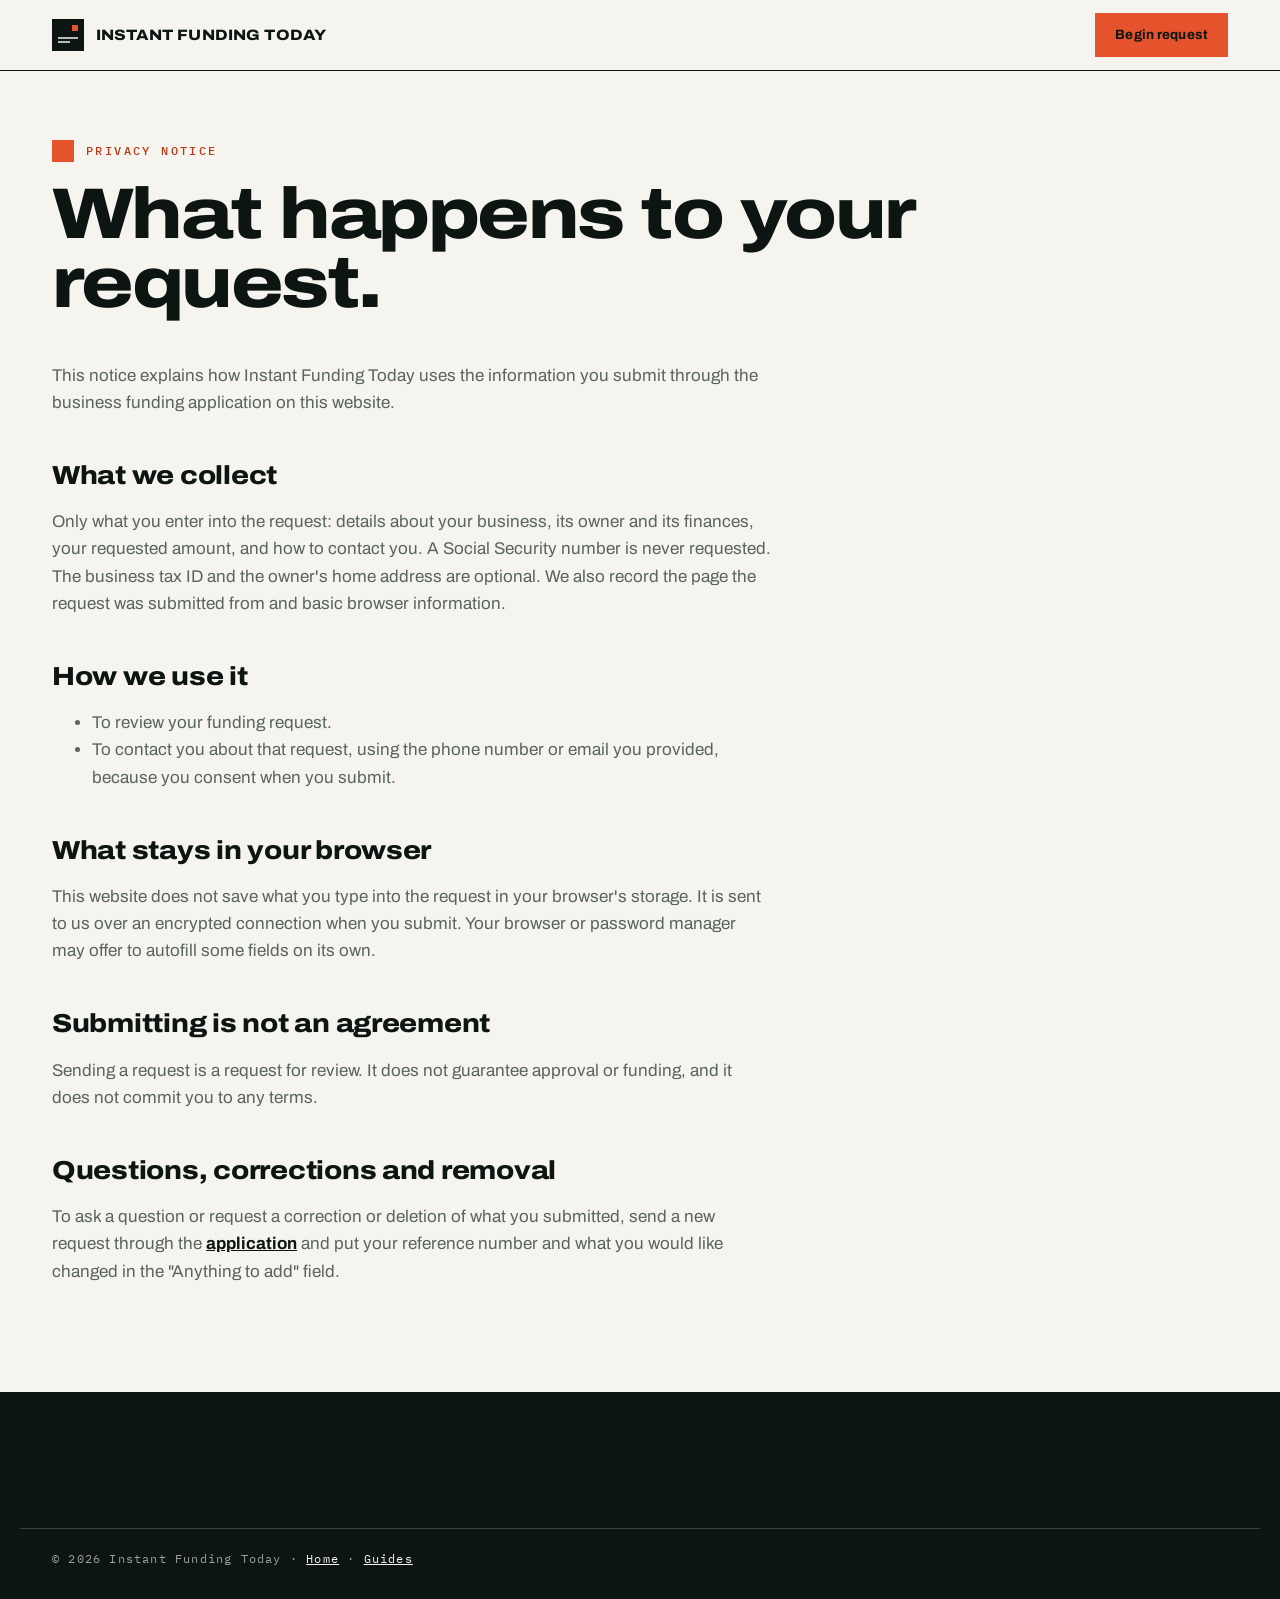
==== commit 487306aa: "Add Guides section with two articles (factor rate vs APR; bank statements) Co-Authored-By: Claude So" ====
--- a/privacy/index.html
+++ b/privacy/index.html
@@ -42,7 +42,7 @@
     <p>To ask a question or request a correction or deletion of what you submitted, send a new request through the <a href="/#apply">application</a> and put your reference number and what you would like changed in the "Anything to add" field.</p>
   </div>
 </div></main>
-<footer class="foot"><div class="wrap foot-bar"><span>© <span data-year>2026</span> Instant Funding Today</span> · <a href="/">Home</a></div></footer>
+<footer class="foot"><div class="wrap foot-bar"><span>© <span data-year>2026</span> Instant Funding Today</span> · <a href="/">Home</a> · <a href="/guides/">Guides</a></div></footer>
 <script src="/assets/app.js" defer></script>
 </body>
 </html>
